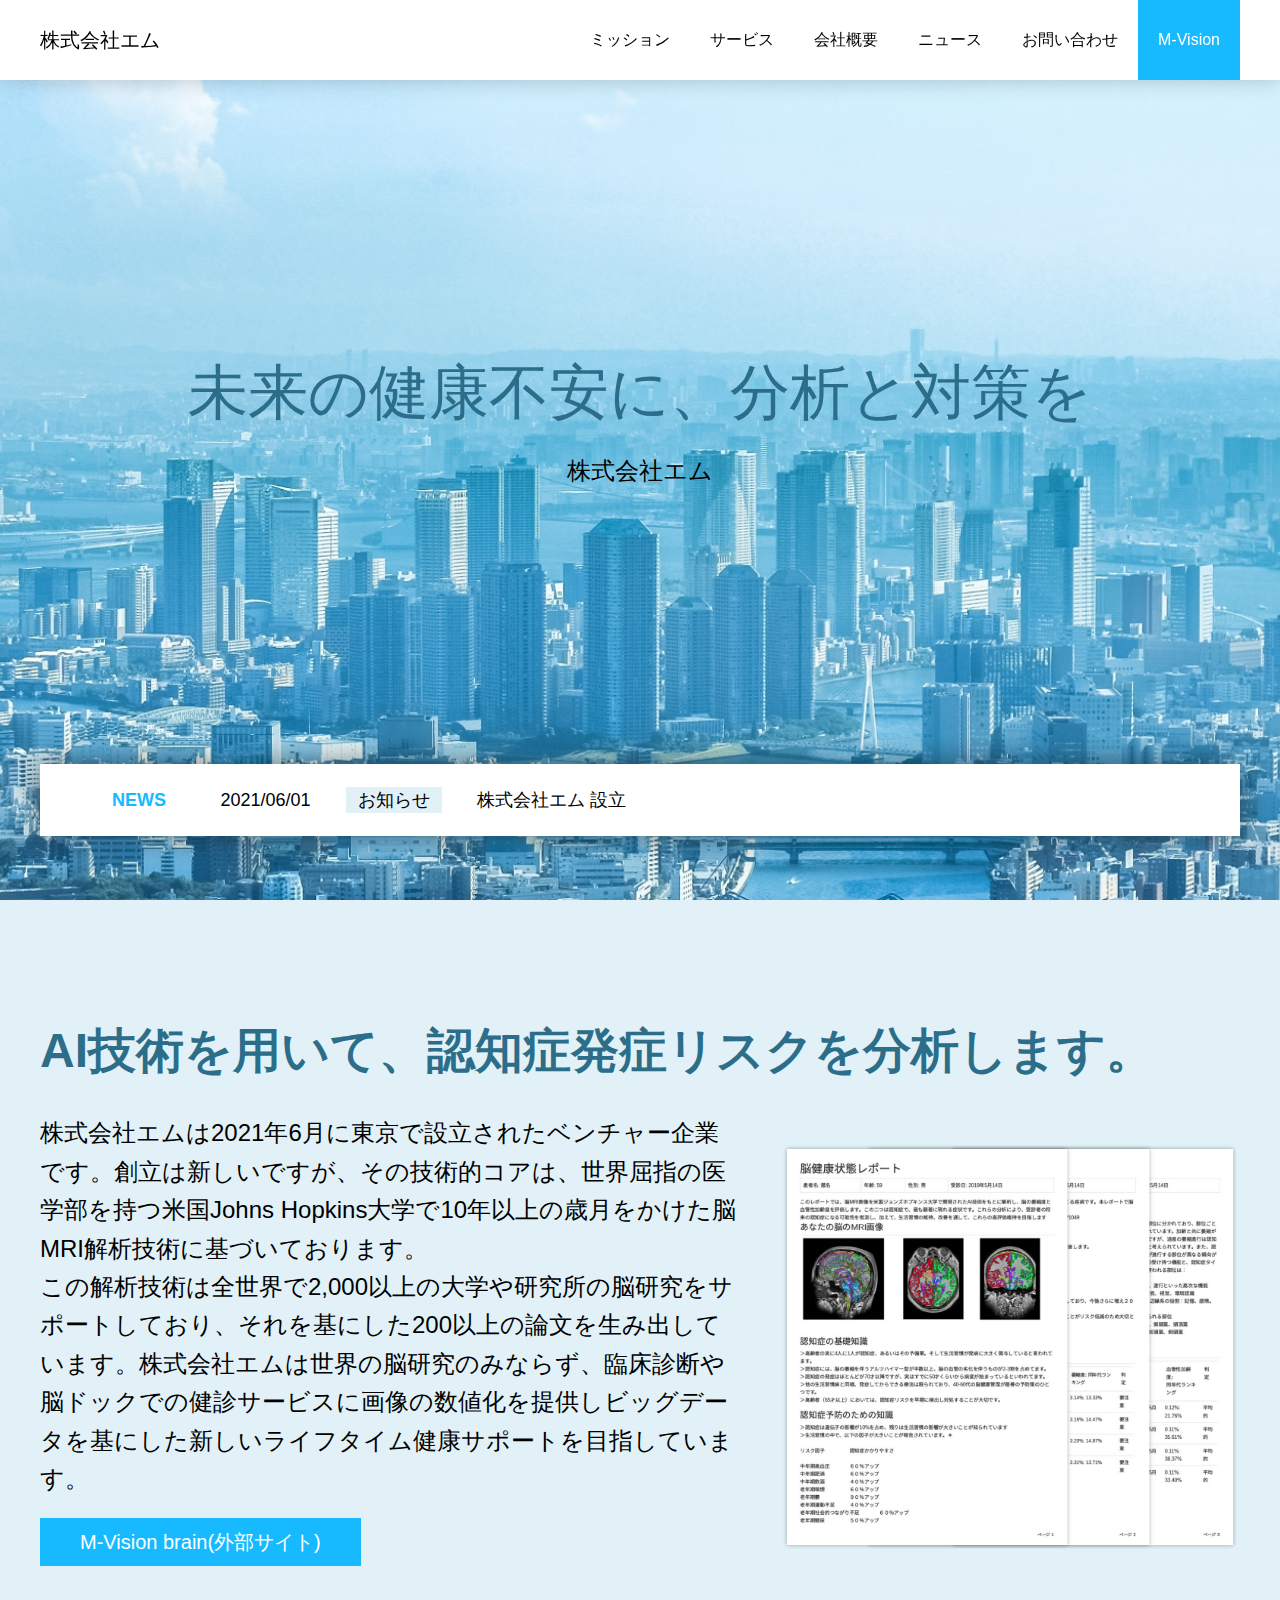
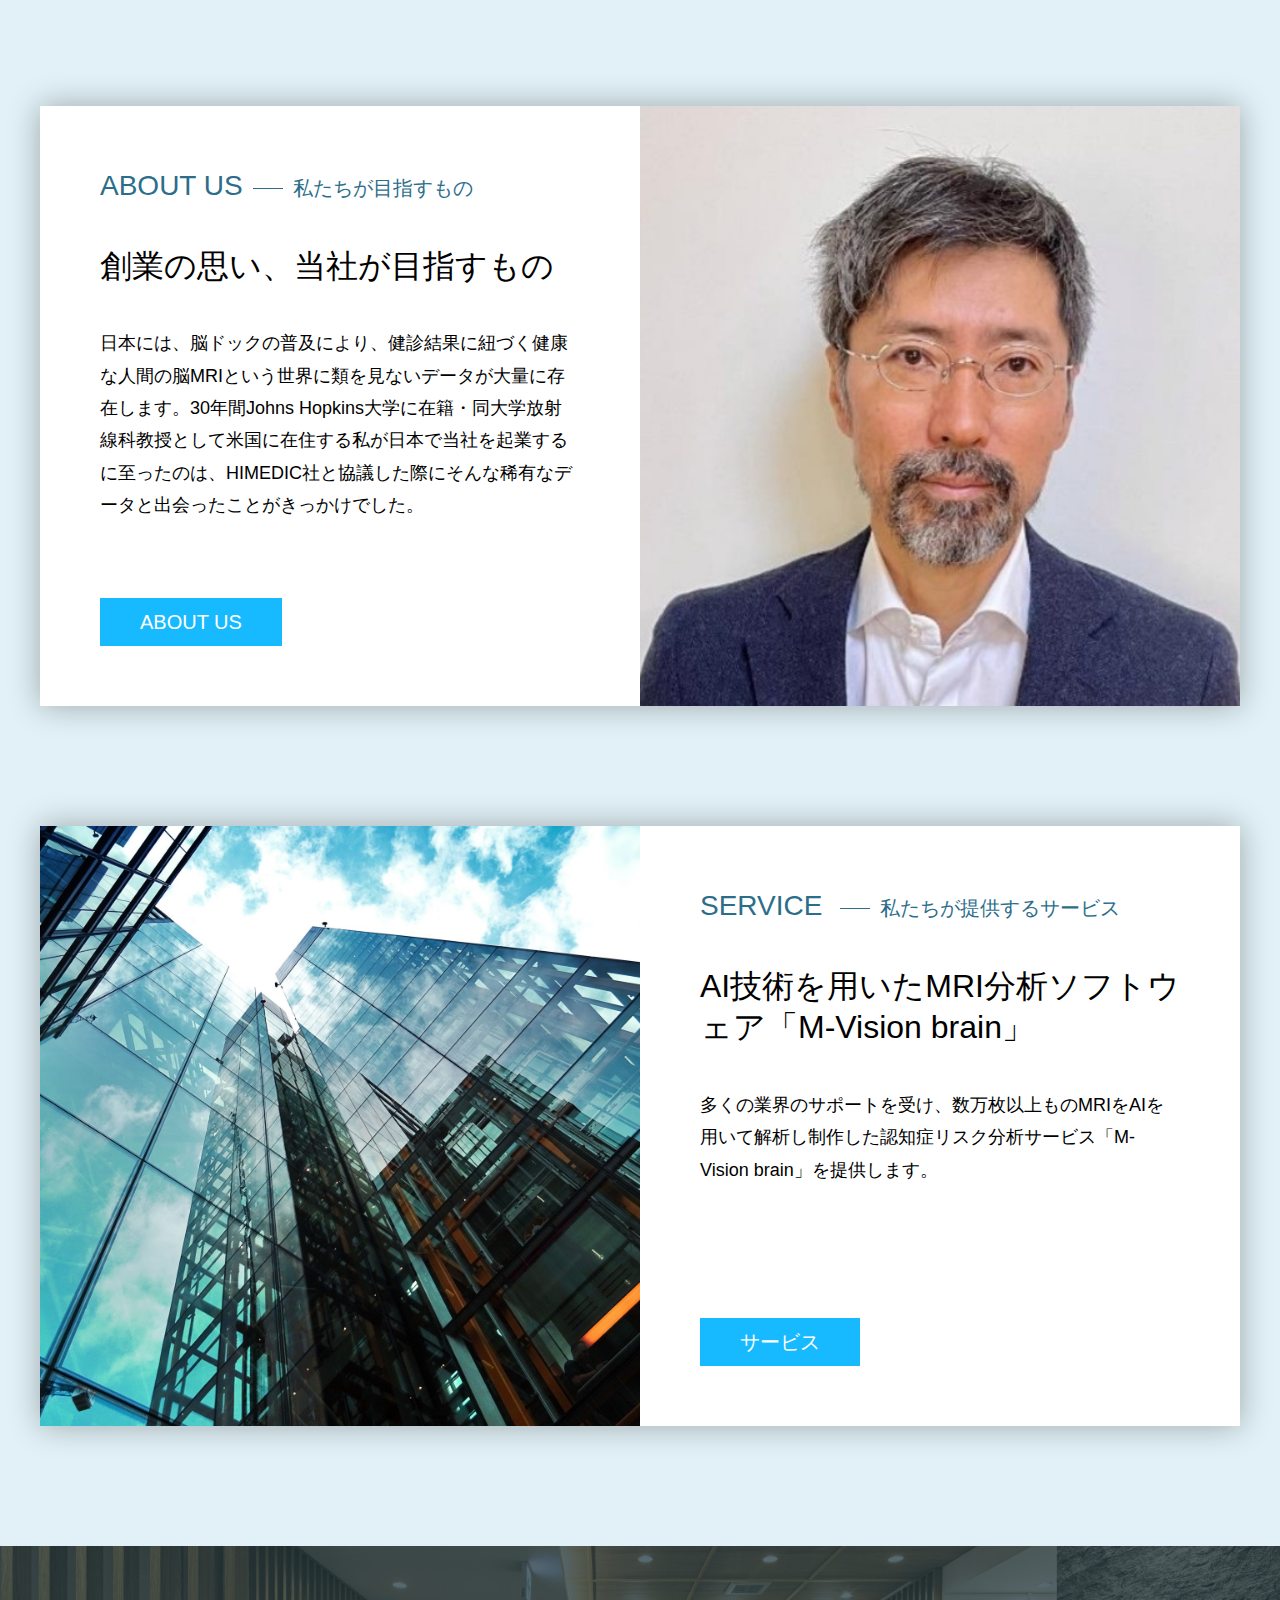
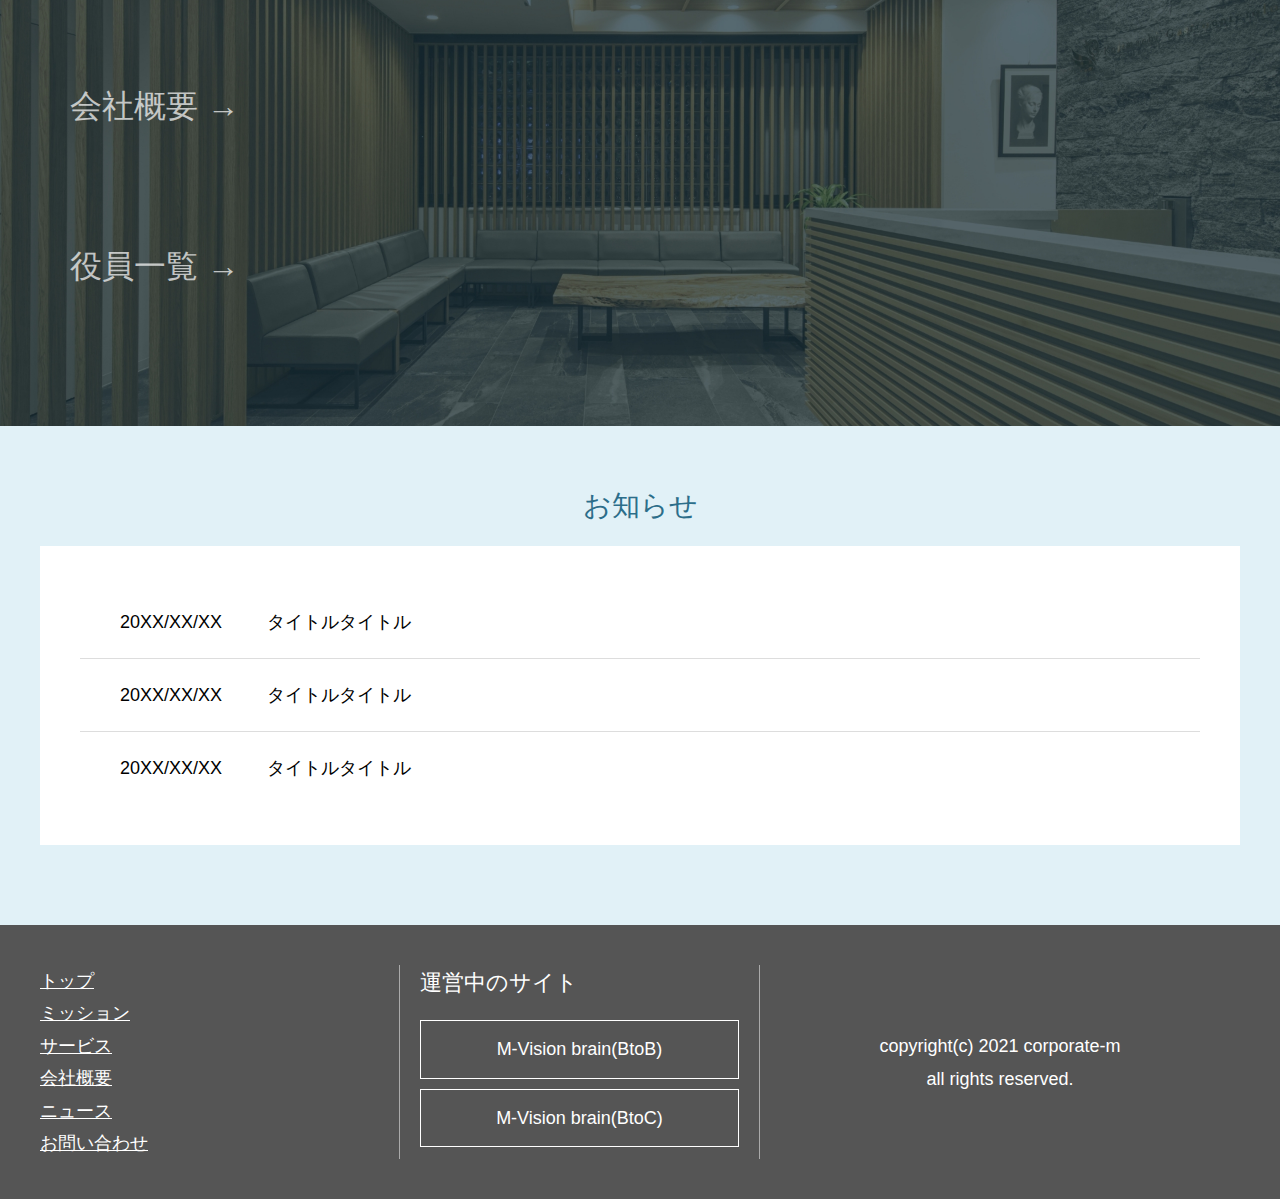
==== Msite ver2/index.html @ 6915952b "first check" ====
<!DOCTYPE html>
<html lang="ja">

<head>
    <meta charset="UTF-8">
    <title>TOP | 株式会社エム</title>


    <!--- meta data --->
    <meta name="viewport" content="width=device-width,initial-scale=1">
    <meta name="keywords" content=",,">
    <meta name="description" content="">
    <meta name="author" content="">

    <!--- stylesheet --->
    <link rel="stylesheet" type="text/css" href="reset.css" media="screen">
    <link rel="stylesheet" type="text/css" href="style.css" media="screen">
    <!--- javascript --->

    <!--- idea
        Lazy Loadなど、動作を軽くする方法
        SEO対策
        を後で実装すること。
    --->


</head>
<body>

    <header class="header">
        <div class="header__wrapper">
            <div class="header--left">
                <h1><a href="index.html">株式会社エム</a></h1>
            </div>

            <div class="hamburger-menu">
                <input type="checkbox" id="checkbox-hamburger">
                <label for="checkbox-hamburger" class="hamburger"><span></span></label>
            </div>

            <nav class="header-nav">
                <ul class="header-nav__list">
                    <li><a href="mission.html">ミッション</a></li>
                    <li><a href="service.html">サービス</a></li>
                    <li><a href="company.html">会社概要</a></li>
                    <li><a href="news.html">ニュース</a></li>
                    <li><a href="contact.html">お問い合わせ</a></li>
                </ul>
                <a href="" class="header-nav__MtoB">M-Vision</a>
            </nav>
        </div>
    </header>

    <main class="main">
        <div class="area-top--lg">
            <div class="area-top__wrapper">
                <div class="area-top__title">
                    <div>
                        <h2>未来の健康不安に、<br class="br__sp">分析と対策を</h2>
                        <p>株式会社エム</p>
                    </div>
                </div>
                <div class="top-news">
                    <span class="top-news__head">NEWS</span>
                    <a href="" class="top-news__info">
                        <span class="top-news__date">2021/06/01</span>
                        <span class="top-news__category">お知らせ</span>
                        <span class="top-news__title">株式会社エム 設立</span>
                    </a>
                </div>
            </div>
        </div>
        <div class="area-about">
            <div class="area-about__wrapper">
                <h2 class="area-about__title">
                        AI技術を用いて、認知症発症リスクを分析します。
                </h2>
                <div class="area-about__2col">
                    <div class="area-about__2col--left">
                        <p>株式会社エムは2021年6月に東京で設立されたベンチャー企業です。創立は新しいですが、その技術的コアは、世界屈指の医学部を持つ米国Johns Hopkins大学で10年以上の歳月をかけた脳MRI解析技術に基づいております。<br>この解析技術は全世界で2,000以上の大学や研究所の脳研究をサポートしており、それを基にした200以上の論文を生み出しています。株式会社エムは世界の脳研究のみならず、臨床診断や脳ドックでの健診サービスに画像の数値化を提供しビッグデータを基にした新しいライフタイム健康サポートを目指しています。<!--弊社創立者の一人である森進教授主導の下、米国Johns Hopkins大学で開発されたAI技術をもとに認知症リスクとなる脳健康状態の測定を可能にしました。M-Visionは本技術とHIMEDIC社で蓄積された4万例以上のビッグデータを使い、脳健康状態の解釈を行っています。--></p>
                        <a href="" class="btn" target="_blank">M-Vision brain(外部サイト)</a>
                    </div>
                    <div class="area-about__2col--right">
                        <img src="img/report-set.png" alt="">
                    </div>
                </div>
            </div>
        </div>
        <div class="area-panel">
            <div class="area-panel__wrapper">
                <div class="area-panel__textarea">
                    <h3>ABOUT US<span>私たちが目指すもの</span></h3>
                    <h2>創業の思い、当社が目指すもの</h2>
                    <p>日本には、脳ドックの普及により、健診結果に紐づく健康な人間の脳MRIという世界に類を見ないデータが大量に存在します。30年間Johns Hopkins大学に在籍・同大学放射線科教授として米国に在住する私が日本で当社を起業するに至ったのは、HIMEDIC社と協議した際にそんな稀有なデータと出会ったことがきっかけでした。</p>
                    <a href="mission.html" class="btn">ABOUT US</a>
                </div>
                <div class="area-panel__imgarea--aboutus">
                </div>
            </div>
        </div>
        <div class="area-panel">
            <div class="area-panel__wrapper area-panel__wrapper--service">
                <div class="area-panel__imgarea--service">
                </div>
                <div class="area-panel__textarea">
                    <h3>SERVICE <span>私たちが提供するサービス</span></h3>
                    <h2>AI技術を用いたMRI分析ソフトウェア「M-Vision brain」</h2>
                    <p>多くの業界のサポートを受け、数万枚以上ものMRIをAIを用いて解析し制作した認知症リスク分析サービス「M-Vision brain」を提供します。</p>
                    <a href="" class="btn">サービス</a>
                </div>
            </div>
        </div>
        <div class="area-company">
            <div class="area-company__wrapper">
                <a href="company.html">会社概要 →</a>
                <a href="company.html">役員一覧 →</a>
            </div>
        </div>
        <div class="area-news">
            <div class="area-news__wrapper">
                <h3 class="area-news__title">お知らせ</h3>
                <ul class="area-news__list">
                    <li class="area-news__list-item">
                        <a href="">
                            <span class="item-date">20XX/XX/XX</span>
                            <span class="item-title">タイトルタイトル</span>
                        </a>
                    </li>
                    <li class="area-news__list-item">
                        <a href="">
                            <span class="item-date">20XX/XX/XX</span>
                            <span class="item-title">タイトルタイトル</span>
                        </a>
                    </li>
                    <li class="area-news__list-item">
                        <a href="">
                            <span class="item-date">20XX/XX/XX</span>
                            <span class="item-title">タイトルタイトル</span>
                        </a>
                    </li>
                </ul>

            </div>
        </div>
    </main>

<footer class="footer">
    <div class="footer__wrapper">
        <nav class="footer__nav">
            <ul>
                <li><a href="">トップ</a></li>
                <li><a href="">ミッション</a></li>
                <li><a href="">サービス</a></li>
                <li><a href="">会社概要</a></li>
                <li><a href="">ニュース</a></li>
                <li><a href="">お問い合わせ</a></li>
            </ul>
        </nav>
        <div class="footer__linkarea">
            <h4>運営中のサイト</h4>
            <a href="">M-Vision brain(BtoB)</a>
            <a href="">M-Vision brain(BtoC)</a>
        </div>
        <div class="footer__copyright">
            <div>
                <p>copyright(c) 2021 corporate-m<br>all rights reserved.</p>
            </div>
        </div>
    </div>
</footer>




<script src="https://ajax.googleapis.com/ajax/libs/jquery/3.2.1/jquery.min.js"></script>
<script src="script.js"></script>
</body>

</html>
---- Msite ver2/style.css ----
/*
Theme Name: MtoC theme for corp.M
Author: Kazuki Ito
Version: 1.0
*/
:root {
  --main-color: #17BAFF;
  --title-color: #2C6E8A;
  --base-color: #E1F1F7;
  --accent-color: #ff9200;
}

*[class*="wrapper"] {
  margin: 0 auto;
}

@media screen and (min-width: 1201px) {
  *[class*="wrapper"] {
    width: 1200px;
  }
}

@media screen and (min-width: 961px) and (max-width: 1200) {
  *[class*="wrapper"] {
    width: 960px;
  }
}

@media screen and (max-width: 960px) {
  *[class*="wrapper"] {
    width: auto;
    margin: 0 20px !important;
  }
}

html,
body {
  width: 100%;
  height: 100%;
}

html {
  font-size: 62.5%;
}

body {
  font-family: "Hiragino Kaku Gothic ProN", "Hiragino Sans", 'Yu Gothic', 'YuGothic', Meiryo, sans-serif;
  font-size: 1.6rem;
  line-height: 1.6em;
  font-weight: 400;
  background: var(--base-color);
}

a {
  text-decoration: underline;
  color: var(--main-color);
}

a:hover {
  text-decoration: none;
}

.btn {
  margin: 2.0rem 0;
  display: block;
  min-height: 48px;
  font-size: 2.0rem;
  line-height: 1.6em;
  padding: 8px 4.0rem;
  width: -webkit-fit-content;
  width: -moz-fit-content;
  width: fit-content;
  background: var(--main-color);
  color: #fff;
  text-align: center;
  text-decoration: none;
}

@media screen and (max-width: 960px) {
  .btn {
    width: 100%;
  }
}

p {
  font-size: 1.8rem;
  line-height: 1.8em;
}

p:not(:first-of-type) {
  margin-top: 2.0rem;
}

h2 {
  font-size: 3.2rem;
  line-height: 1.3em;
  font-weight: normal;
}

h3 {
  font-size: 2.8rem;
  line-height: 1.4em;
  color: var(--title-color);
  font-weight: normal;
  font-family: "Century Gothic", "Hiragino Kaku Gothic ProN", "Hiragino Sans", 'Yu Gothic', 'YuGothic', Meiryo, sans-serif;
}

h4 {
  font-size: 2.4rem;
  line-height: 1.6em;
  font-weight: normal;
}

.br__sp {
  display: none;
}

@media screen and (max-width: 960px) {
  .br__sp {
    display: inline;
  }
}

/*---------- header ----------*/
.header {
  display: block;
  position: fixed;
  top: 0;
  left: 0;
  right: 0;
  height: 80px;
  background: #fff;
  -webkit-box-shadow: 0 0 20px rgba(0, 0, 0, 0.2);
          box-shadow: 0 0 20px rgba(0, 0, 0, 0.2);
  z-index: 10000;
}

.header * {
  display: block;
  margin: 0;
  padding: 0;
  height: 80px;
  line-height: 80px;
}

.header__wrapper {
  display: -webkit-box;
  display: -ms-flexbox;
  display: flex;
  -webkit-box-pack: justify;
      -ms-flex-pack: justify;
          justify-content: space-between;
  -webkit-box-align: center;
      -ms-flex-align: center;
          align-items: center;
  -ms-flex-wrap: wrap;
      flex-wrap: wrap;
  margin: 0 auto;
}

.header--left h1 {
  font-size: 2.0rem;
  font-weight: normal;
}

.header--left h1 a {
  text-decoration: none;
  color: #000;
}

.header--left h1 a:hover {
  text-decoration: underline;
}

.header-nav {
  display: -webkit-box;
  display: -ms-flexbox;
  display: flex;
  -webkit-box-pack: right;
      -ms-flex-pack: right;
          justify-content: right;
  -webkit-box-align: center;
      -ms-flex-align: center;
          align-items: center;
}

.header-nav__list {
  list-style-type: none;
  display: -webkit-box;
  display: -ms-flexbox;
  display: flex;
  -webkit-box-pack: right;
      -ms-flex-pack: right;
          justify-content: right;
  -webkit-box-align: center;
      -ms-flex-align: center;
          align-items: center;
}

.header-nav__list a {
  padding: 0 20px;
  text-decoration: none;
  color: #000;
}

.header-nav__list a:hover {
  background: #eee;
}

.header-nav__MtoB {
  padding: 0 20px;
  background: var(--main-color);
  color: #fff;
  text-decoration: none;
}

@media screen and (max-width: 960px) {
  .header-nav {
    display: none;
  }
  .header-nav.is_open {
    display: block;
    position: fixed;
    top: 80px;
    left: 0;
    width: 100vw;
    height: 100vh;
    z-index: 9000;
    background: #fff;
    padding: 40px 0;
  }
  .header-nav__list {
    display: block;
    height: auto;
  }
  .header-nav__list li, .header-nav__list a {
    display: block;
    text-align: center;
  }
  .header-nav__MtoB {
    text-align: center;
  }
}

.hamburger {
  display: none;
}

@media screen and (max-width: 960px) {
  .hamburger {
    display: -webkit-box;
    display: -ms-flexbox;
    display: flex;
    width: 60px;
    height: 60px;
    -webkit-box-pack: center;
        -ms-flex-pack: center;
            justify-content: center;
    -webkit-box-align: center;
        -ms-flex-align: center;
            align-items: center;
    position: relative;
  }
  .hamburger span, .hamburger span::before, .hamburger span::after {
    content: '';
    display: block;
    height: 2px;
    width: 30px;
    border-radius: 2px;
    background-color: #000;
    position: absolute;
    -webkit-transition: all 0.2s ease-in-out;
    transition: all 0.2s ease-in-out;
  }
  .hamburger span::before {
    bottom: 8px;
  }
  .hamburger span::after {
    top: 8px;
  }
}

#checkbox-hamburger {
  display: none;
}

@media screen and (max-width: 960px) {
  #checkbox-hamburger:checked ~ .hamburger span {
    background: rgba(255, 255, 255, 0);
  }
  #checkbox-hamburger:checked ~ .hamburger span::before {
    bottom: 0;
    -webkit-transform: rotate(45deg);
            transform: rotate(45deg);
  }
  #checkbox-hamburger:checked ~ .hamburger span::after {
    top: 0;
    -webkit-transform: rotate(-45deg);
            transform: rotate(-45deg);
  }
}

/*---------- main ----------*/
.main {
  min-height: 100vh;
  padding-top: 80px;
  display: block;
}

.area-top--lg {
  height: calc(100vh - 80px);
  background: url(img/top-large.jpg);
  background-size: cover;
  background-position: center center;
  background-repeat: no-repeat;
}

.area-top--lg .area-top__title {
  height: calc(100vh - 216px);
}

.area-top--sm {
  height: 400px;
  background: url(img/top-small.jpg);
  background-size: cover;
  background-position: center center;
  background-repeat: no-repeat;
}

.area-top--sm .area-top__title {
  height: 400px;
}

.area-top__title {
  display: -webkit-box;
  display: -ms-flexbox;
  display: flex;
  -ms-flex-pack: distribute;
      justify-content: space-around;
  -webkit-box-align: center;
      -ms-flex-align: center;
          align-items: center;
}

.area-top__title h2 {
  color: var(--title-color);
  text-align: center;
  font-size: 6.0rem;
  line-height: 1.3em;
}

.area-top__title p {
  margin-top: 2.0rem;
  text-align: center;
  font-size: 2.4rem;
  line-height: 1.6em;
}

.top-news {
  height: 72px;
  margin-bottom: 64px;
  padding: 0 72px;
  background: #fff;
  -webkit-box-shadow: 0 0 30px rgba(0, 0, 0, 0.5);
          box-shadow: 0 0 30px rgba(0, 0, 0, 0.5);
}

.top-news * {
  height: 72px;
  line-height: 72px;
  font-size: 1.8rem;
}

.top-news__head {
  color: var(--main-color);
  font-family: "Century Gothic", "Hiragino Kaku Gothic ProN", "Hiragino Sans", 'Yu Gothic', 'YuGothic', Meiryo, sans-serif;
  margin-right: 5.0rem;
  font-weight: bold;
}

.top-news__info {
  text-decoration: none;
  color: #000;
}

.top-news__info:hover {
  color: var(--title-color);
  text-decoration: underline;
}

.top-news__info > * {
  margin-right: 3.0rem;
}

.top-news__category {
  padding: 3px 12px;
  background: var(--base-color);
}

.area-about {
  padding-top: 120px;
}

.area-about__title {
  font-size: 4.8rem;
  line-height: 1.3em;
  color: var(--title-color);
  font-weight: bold;
}

.area-about__text {
  margin-top: 32px;
}

.area-about__2col {
  margin-top: 32px;
  display: -webkit-box;
  display: -ms-flexbox;
  display: flex;
  -webkit-box-pack: justify;
      -ms-flex-pack: justify;
          justify-content: space-between;
  -webkit-box-align: center;
      -ms-flex-align: center;
          align-items: center;
  -ms-flex-wrap: wrap;
      flex-wrap: wrap;
}

.area-about__2col--left {
  width: calc(60% - 20px);
}

.area-about__2col--left p {
  font-size: 2.4rem;
  line-height: 1.6em;
}

.area-about__2col--right {
  width: calc(40% - 20px);
}

.area-about__2col--right img {
  width: 100%;
  height: auto;
}

@media screen and (max-width: 960px) {
  .area-about__2col {
    display: block;
  }
  .area-about__2col--left, .area-about__2col--right {
    display: block;
    width: 100%;
  }
}

.area-panel {
  margin-top: 120px;
}

.area-panel__wrapper {
  background: #fff;
  display: -webkit-box;
  display: -ms-flexbox;
  display: flex;
  -webkit-box-align: stretch;
      -ms-flex-align: stretch;
          align-items: stretch;
  height: 600px;
  -webkit-box-shadow: 0 0 30px rgba(0, 0, 0, 0.3);
          box-shadow: 0 0 30px rgba(0, 0, 0, 0.3);
}

.area-panel__textarea {
  width: 50%;
  height: 600px;
  padding: 60px;
  position: relative;
}

.area-panel__textarea h3 span {
  display: inline-block;
  font-size: 2.0rem;
  line-height: 1.6em;
  padding-left: 5.0rem;
  position: relative;
}

.area-panel__textarea h3 span::before {
  content: "";
  display: inline-block;
  position: absolute;
  left: 1rem;
  top: 50%;
  width: 3.0rem;
  height: 1px;
  background: var(--title-color);
}

.area-panel__textarea h2 {
  margin-top: 40px;
}

.area-panel__textarea p {
  margin-top: 40px;
}

.area-panel__textarea .btn {
  position: absolute;
  bottom: 60px;
  left: 60px;
  margin: 0;
}

.area-panel__imgarea--aboutus {
  width: 50%;
  height: 600px;
  background: url("img/susumu_mori_square.jpg");
  background-size: cover;
  background-position: center center;
}

.area-panel__imgarea--service {
  width: 50%;
  height: 600px;
  background: url("img/company.jpg");
  background-size: cover;
  background-position: center center;
}

@media screen and (max-width: 960px) {
  .area-panel__wrapper {
    display: block;
    height: auto;
    -webkit-box-shadow: 0 0 30px rgba(0, 0, 0, 0.3);
            box-shadow: 0 0 30px rgba(0, 0, 0, 0.3);
    padding-bottom: 1px;
  }
  .area-panel__wrapper.area-panel__wrapper--service {
    display: -webkit-box;
    display: -ms-flexbox;
    display: flex;
    -ms-flex-wrap: wrap;
        flex-wrap: wrap;
  }
  .area-panel__wrapper.area-panel__wrapper--service .area-panel__textarea {
    -webkit-box-ordinal-group: 2;
        -ms-flex-order: 1;
            order: 1;
  }
  .area-panel__wrapper.area-panel__wrapper--service .area-panel__imgarea--service {
    -webkit-box-ordinal-group: 3;
        -ms-flex-order: 2;
            order: 2;
  }
  .area-panel__textarea {
    width: 100%;
    height: auto;
    padding: 60px;
    position: relative;
  }
  .area-panel__textarea h3 span {
    display: inline-block;
    font-size: 2.0rem;
    line-height: 1.6em;
    padding-left: 5.0rem;
    position: relative;
  }
  .area-panel__textarea h3 span::before {
    content: "";
    display: inline-block;
    position: absolute;
    left: 1rem;
    top: 50%;
    width: 3.0rem;
    height: 1px;
    background: var(--title-color);
  }
  .area-panel__textarea h2 {
    margin-top: 40px;
  }
  .area-panel__textarea p {
    margin-top: 40px;
  }
  .area-panel__textarea .btn {
    position: static;
    margin: 0;
    margin-top: 2.0rem;
  }
  .area-panel__imgarea--aboutus {
    width: calc(100% - 120px);
    background: url("img/susumu_mori_square.jpg");
    background-size: cover;
    background-position: center center;
    margin: 0 60px 40px 60px;
    height: auto;
  }
  .area-panel__imgarea--aboutus::before {
    display: block;
    content: "";
    width: 100%;
    padding-top: 75%;
  }
  .area-panel__imgarea--service {
    width: calc(100% - 120px);
    background: url("img/company.jpg");
    background-size: cover;
    background-position: center center;
    margin: 0 60px 40px 60px;
    height: auto;
  }
  .area-panel__imgarea--service::before {
    display: block;
    content: "";
    width: 100%;
    padding-top: 75%;
  }
}

.area-company {
  margin-top: 120px;
  height: 480px;
  background: url(img/aboutus.jpg);
  background-size: cover;
  background-position: center center;
  padding: 80px 0;
}

.area-company a {
  -webkit-transition: .3s ease-in-out;
  transition: .3s ease-in-out;
  opacity: .7;
  display: block;
  height: 160px;
  line-height: 160px;
  font-size: 3.2rem;
  color: #fff;
  text-decoration: none;
  background: transparent;
  padding: 0 30px;
}

.area-company a:hover {
  opacity: 1;
  background: rgba(255, 255, 255, 0.1);
}

.area-news {
  margin-top: 60px;
}

.area-news__title {
  text-align: center;
}

.area-news__list {
  margin-top: 20px;
  display: block;
  list-style-type: none;
  background: #fff;
  padding: 40px;
}

.area-news__list-item {
  display: block;
  border-bottom: 1px solid #ddd;
}

.area-news__list-item:last-of-type {
  border-bottom: none;
}

.area-news__list-item a {
  display: block;
  font-size: 1.8rem;
  line-height: 1.8em;
  padding: 20px 40px;
  color: #000;
  text-decoration: none;
}

.area-news__list-item .item-date {
  padding-right: 40px;
}

.footer {
  margin-top: 80px;
  background: #555;
  color: #fff;
  padding: 40px 0;
}

.footer__wrapper {
  display: -webkit-box;
  display: -ms-flexbox;
  display: flex;
  -webkit-box-align: stretch;
      -ms-flex-align: stretch;
          align-items: stretch;
}

.footer__nav {
  width: 30%;
  border-right: 1px solid #aaa;
  padding-right: 20px;
}

.footer__nav ul {
  list-style-type: none;
}

.footer__nav ul li {
  font-size: 1.8rem;
  line-height: 1.8em;
}

.footer__nav ul li a {
  color: #fff;
}

.footer__linkarea {
  padding: 0 20px;
  width: 30%;
  border-right: 1px solid #aaa;
}

.footer__linkarea h4 {
  margin-bottom: 20px;
  font-size: 2.2rem;
  line-height: 1.6em;
  font-weight: normal;
}

.footer__linkarea a {
  margin-top: 10px;
  display: block;
  border: 1px #fff solid;
  color: #fff;
  text-align: center;
  font-size: 1.8rem;
  line-height: 1.8em;
  padding: 12px 0;
  text-decoration: none;
}

.footer__copyright {
  width: 40%;
  position: relative;
  padding-left: 20px;
}

.footer__copyright div {
  width: 100%;
  position: absolute;
  top: 50%;
  left: 50%;
  -webkit-transform: translate(-50%, -50%);
          transform: translate(-50%, -50%);
}

.footer__copyright div p {
  text-align: center;
}

@media screen and (max-width: 960px) {
  .footer {
    margin-top: 80px;
    background: #555;
    color: #fff;
    padding: 20px 0;
  }
  .footer__wrapper {
    display: block;
  }
  .footer__nav {
    width: 100%;
    border-bottom: 1px solid #aaa;
    border-right: none;
    padding: 20px 0;
  }
  .footer__nav ul {
    list-style-type: none;
  }
  .footer__nav ul li {
    display: inline;
    padding: 6px 10px 6px 0;
    font-size: 1.8rem;
    line-height: 1.8em;
  }
  .footer__nav ul li a {
    color: #fff;
  }
  .footer__linkarea {
    padding: 20px 0;
    width: 100%;
    border-bottom: 1px solid #aaa;
    border-right: none;
  }
  .footer__linkarea h4 {
    margin-bottom: 20px;
    font-size: 2.2rem;
    line-height: 1.6em;
    font-weight: normal;
    text-align: center;
  }
  .footer__linkarea a {
    margin-top: 10px;
    display: block;
    border: 1px #fff solid;
    color: #fff;
    text-align: center;
    font-size: 1.8rem;
    line-height: 1.8em;
    min-height: 48px;
    padding: 15px 0;
    text-decoration: none;
  }
  .footer__copyright {
    width: 100%;
    position: static;
    padding: 20px 0 0 0;
  }
  .footer__copyright div {
    position: static;
    width: 100%;
    -webkit-transform: none;
            transform: none;
  }
  .footer__copyright div p {
    text-align: center;
  }
}

.article img {
  width: 100%;
  height: auto;
}

.article .center {
  text-align: center;
}

.article__title--big {
  margin-top: 20px;
}

.article__menu {
  margin-top: 60px;
  list-style-type: none;
  display: block;
  padding: 30px 60px;
  background: #fff;
  -webkit-box-shadow: 0 0 20px rgba(0, 0, 0, 0.2);
          box-shadow: 0 0 20px rgba(0, 0, 0, 0.2);
}

.article__menu li {
  display: block;
  border-bottom: 1px solid #eee;
}

.article__menu li:last-of-type {
  border-bottom: none;
}

.article__menu li a {
  display: block;
  line-height: 1.8rem;
  font-size: 1.8rem;
  padding: 12px 0;
  color: var(--title-color);
  text-decoration: none;
}

.article__menu li a:hover {
  background: rgba(0, 0, 0, 0.1);
  text-decoration: none;
  color: var(--main-color);
}

.article__title {
  color: var(--title-color);
  margin-bottom: 40px;
  border-bottom: 1px solid var(--title-color);
  text-align: center;
  line-height: 1.6em;
}

.article__title--large {
  color: var(--title-color);
  margin-bottom: 40px;
  text-align: center;
  font-size: 3.6rem;
  line-height: 1.3em;
}

.article__subtitle {
  margin-bottom: 1.6rem;
  text-align: center;
}

.article__block {
  margin-top: 60px;
  padding: 40px 60px;
}

.article__block--white {
  margin-top: 60px;
  padding: 40px 60px;
  background: #fff;
}

.article__paragraph {
  margin-bottom: 60px;
}

.article__paragraph:last-of-type {
  margin-bottom: 0;
}

.article__2col {
  margin: 40px 0;
  display: -webkit-box;
  display: -ms-flexbox;
  display: flex;
  -webkit-box-pack: justify;
      -ms-flex-pack: justify;
          justify-content: space-between;
  -webkit-box-align: start;
      -ms-flex-align: start;
          align-items: flex-start;
  -ms-flex-wrap: wrap;
      flex-wrap: wrap;
}

.article__2col > div {
  width: calc(50% - 16px);
}

.article__2col.article__2col--stretch {
  -webkit-box-align: center;
      -ms-flex-align: center;
          align-items: center;
}

@media screen and (max-width: 960px) {
  .article__2col {
    margin: 40px 0;
    display: -webkit-box;
    display: -ms-flexbox;
    display: flex;
    -ms-flex-wrap: wrap;
        flex-wrap: wrap;
  }
  .article__2col > div {
    width: 100%;
  }
  .article__2col.article__2col--stretch {
    -webkit-box-align: center;
        -ms-flex-align: center;
            align-items: center;
  }
  .article__2col .article-2col__img {
    -webkit-box-ordinal-group: 3;
        -ms-flex-order: 2;
            order: 2;
  }
}

/*---------- COMPANY ----------*/
.membercard {
  position: relative;
  background: #fff;
  -webkit-box-shadow: 0 0 16px rgba(0, 0, 0, 0.1);
          box-shadow: 0 0 16px rgba(0, 0, 0, 0.1);
}

[class*="article__block"] > .membercard {
  margin-top: 40px;
}

[class*="article__block"] > .membercard:first-child {
  margin-top: 0;
}

.membercard::before {
  display: block;
  content: "";
  padding-top: 50%;
  height: 0px;
  width: 100%;
}

.article__2col .membercard::before {
  padding-top: 60%;
}

.membercard > * {
  position: absolute;
}

.membercard__img {
  position: absolute;
  top: 0;
  bottom: 0;
  left: 0;
  width: 40%;
}

.membercard__img--mori {
  background: url("img/mori.jpg");
  background-position: center center;
  background-size: cover;
}

.membercard__img--sekino {
  background: url("img/sekino.jpg");
  background-position: center center;
  background-size: cover;
}

.membercard__history {
  position: absolute;
  top: 0;
  bottom: 0;
  right: 0;
  width: 60%;
  padding: 20px;
}

.membercard h3 span {
  display: inline-block;
  font-size: 2.0rem;
  line-height: 1.6em;
  padding-left: 5.0rem;
  position: relative;
}

.membercard h3 span::before {
  content: "";
  display: inline-block;
  position: absolute;
  left: 1rem;
  top: 50%;
  width: 3.0rem;
  height: 1px;
  background: var(--title-color);
}

.membercard__status {
  margin-top: 1rem;
  color: #777;
  font-size: 1.6rem;
  line-height: 1.6em;
}

.list-company {
  display: block;
}

.list-company * {
  display: block;
}

.list-company__dl {
  position: relative;
  padding: 20px 0;
  font-size: 1.8rem;
  line-height: 1.6em;
}

.list-company__dt {
  width: calc(30% - 15px);
  text-align: right;
  position: absolute;
  top: 50%;
  left: 0;
  -webkit-transform: translateY(-50%);
          transform: translateY(-50%);
}

.list-company__dd {
  width: calc(70% - 15px);
  margin-left: calc(30% + 15px);
}

.gmap {
  height: 0;
  margin-top: 20px;
  overflow: hidden;
  padding-bottom: 56.25%;
  position: relative;
}

.gmap iframe {
  position: absolute;
  left: 0;
  top: 0;
  height: 100%;
  width: 100%;
}

/*---------- NEWS ----------*/
.news-list {
  display: block;
  list-style-type: none;
  margin-top: 20px;
  font-size: 1.8rem;
  line-height: 1.6em;
}

.news-list *:not(span) {
  display: block;
}

.news-list__col {
  border-top: 1px solid #ddd;
}

.news-list__col:last-of-type {
  border-bottom: 1px solid #ddd;
}

.news-list__link {
  position: relative;
  color: #000;
  text-decoration: none;
  padding: 2.0rem 0;
}

.news-list__link:hover {
  background: #f6f6f6;
  color: var(--title-color);
}

.news-list__date {
  position: absolute;
  top: 50%;
  left: 0;
  -webkit-transform: translateY(-50%);
          transform: translateY(-50%);
  width: 15%;
  text-align: right;
}

.news-list__category {
  position: absolute;
  top: 50%;
  left: calc(15% + 2rem);
  -webkit-transform: translateY(-50%);
          transform: translateY(-50%);
  width: 15%;
  text-align: center;
}

.news-list__category span {
  background: var(--base-color);
  padding: 3px 12px;
}

.news-list__title {
  margin-left: calc(15% + 15% + 2rem * 2);
}

@media screen and (max-width: 960px) {
  .news-list__link {
    position: relative;
    padding: 2.0rem 0;
    display: -webkit-box !important;
    display: -ms-flexbox !important;
    display: flex !important;
    -ms-flex-wrap: wrap;
        flex-wrap: wrap;
    -webkit-box-pack: left;
        -ms-flex-pack: left;
            justify-content: left;
  }
  .news-list__date {
    position: relative;
    top: 0;
    left: 0;
    -webkit-transform: none;
            transform: none;
    width: -webkit-fit-content;
    width: -moz-fit-content;
    width: fit-content;
    text-align: left;
  }
  .news-list__category {
    position: relative;
    top: 0;
    left: 0;
    -webkit-transform: none;
            transform: none;
    width: -webkit-fit-content;
    width: -moz-fit-content;
    width: fit-content;
    text-align: left;
    margin-left: 2.0rem;
  }
  .news-list__category span {
    background: var(--base-color);
    padding: 3px 12px;
  }
  .news-list__title {
    margin-left: 0;
    margin-top: 1.6rem;
    width: 100%;
  }
}

.article__title.article__title--news {
  border-bottom: none;
}
/*# sourceMappingURL=style.css.map */
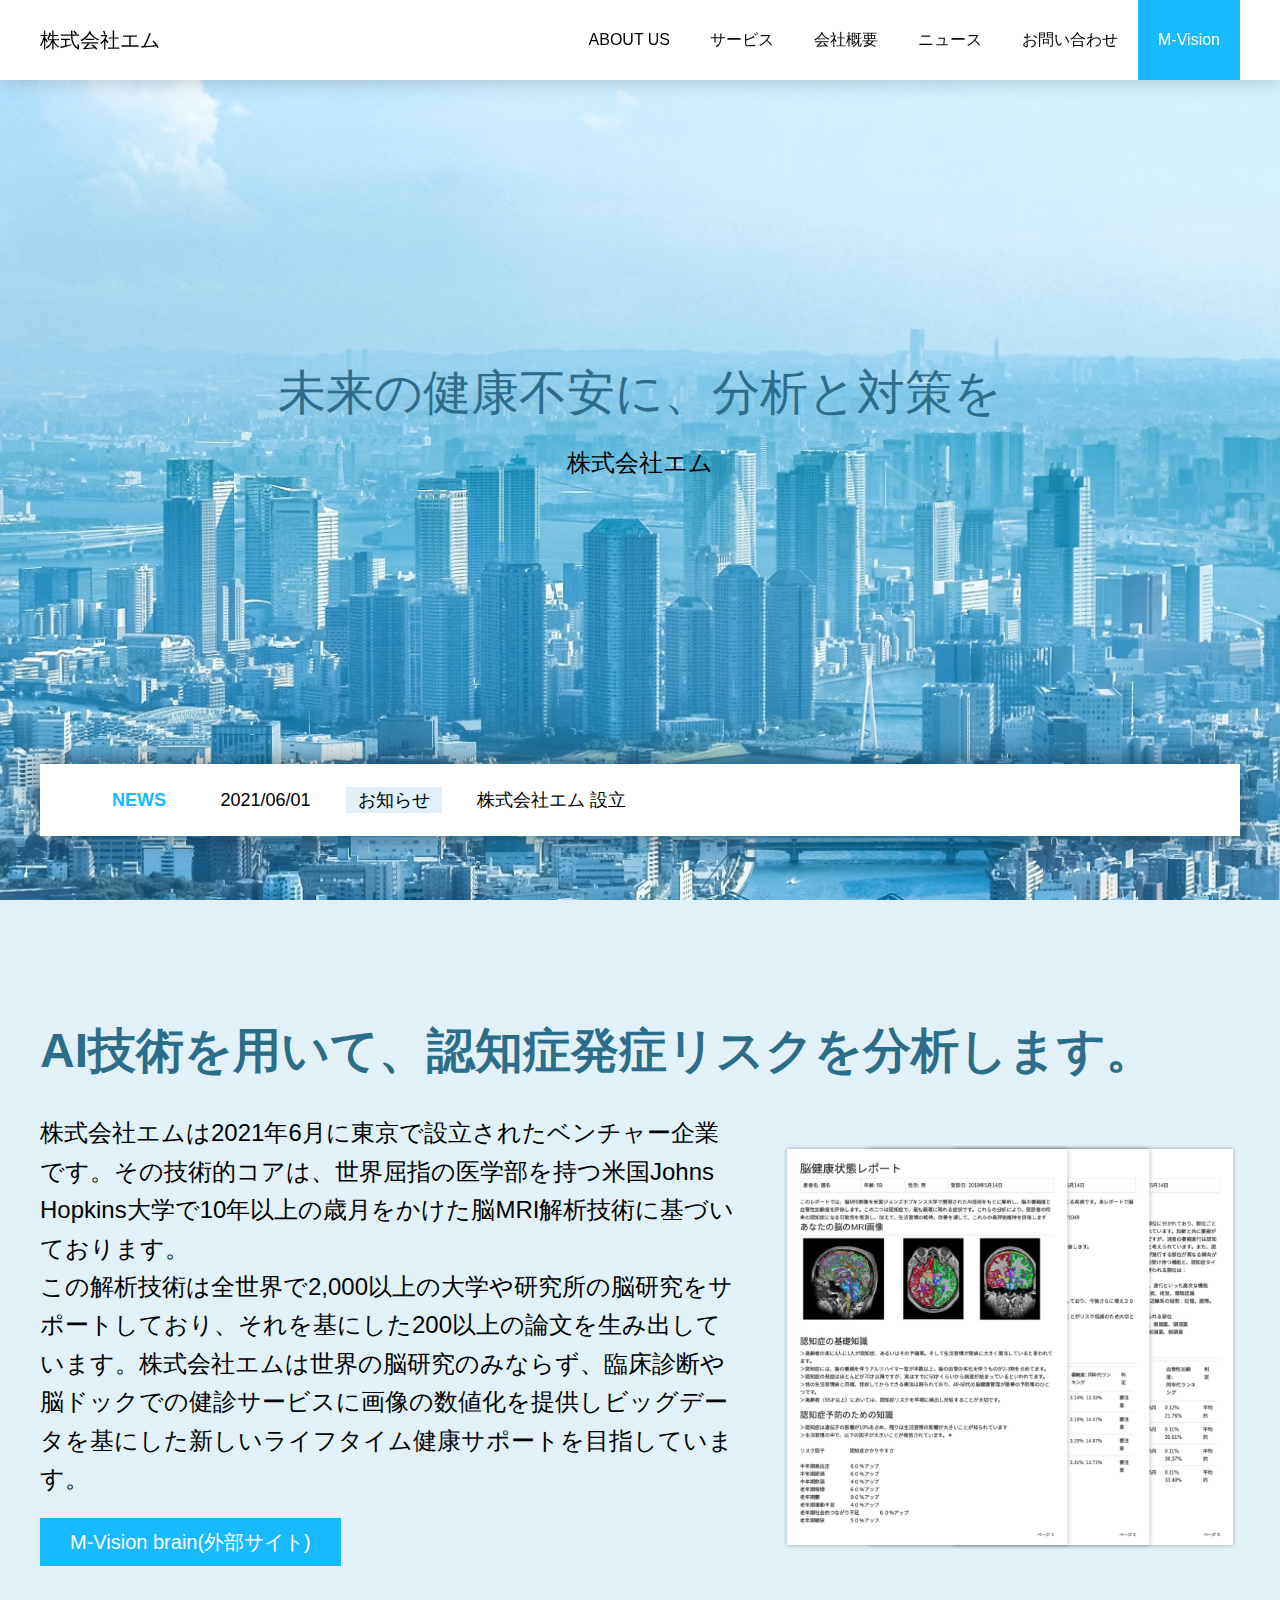
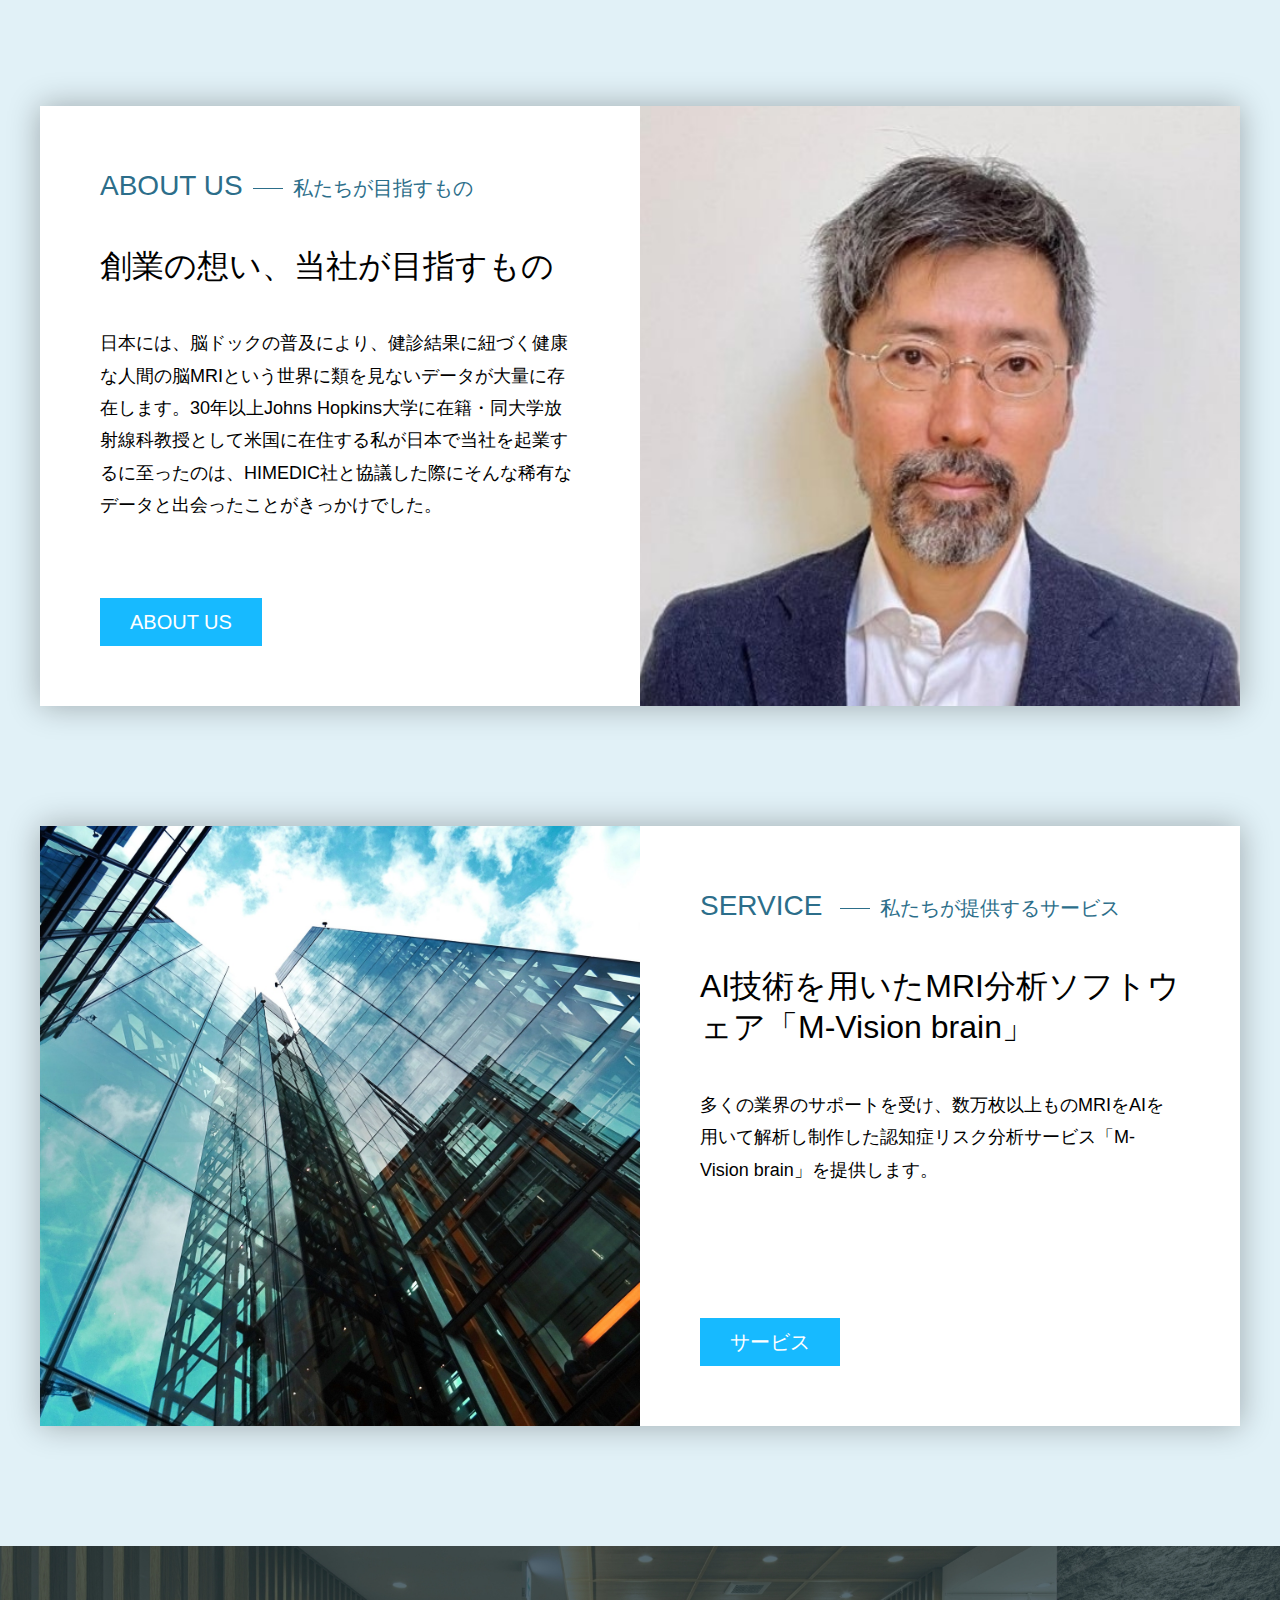
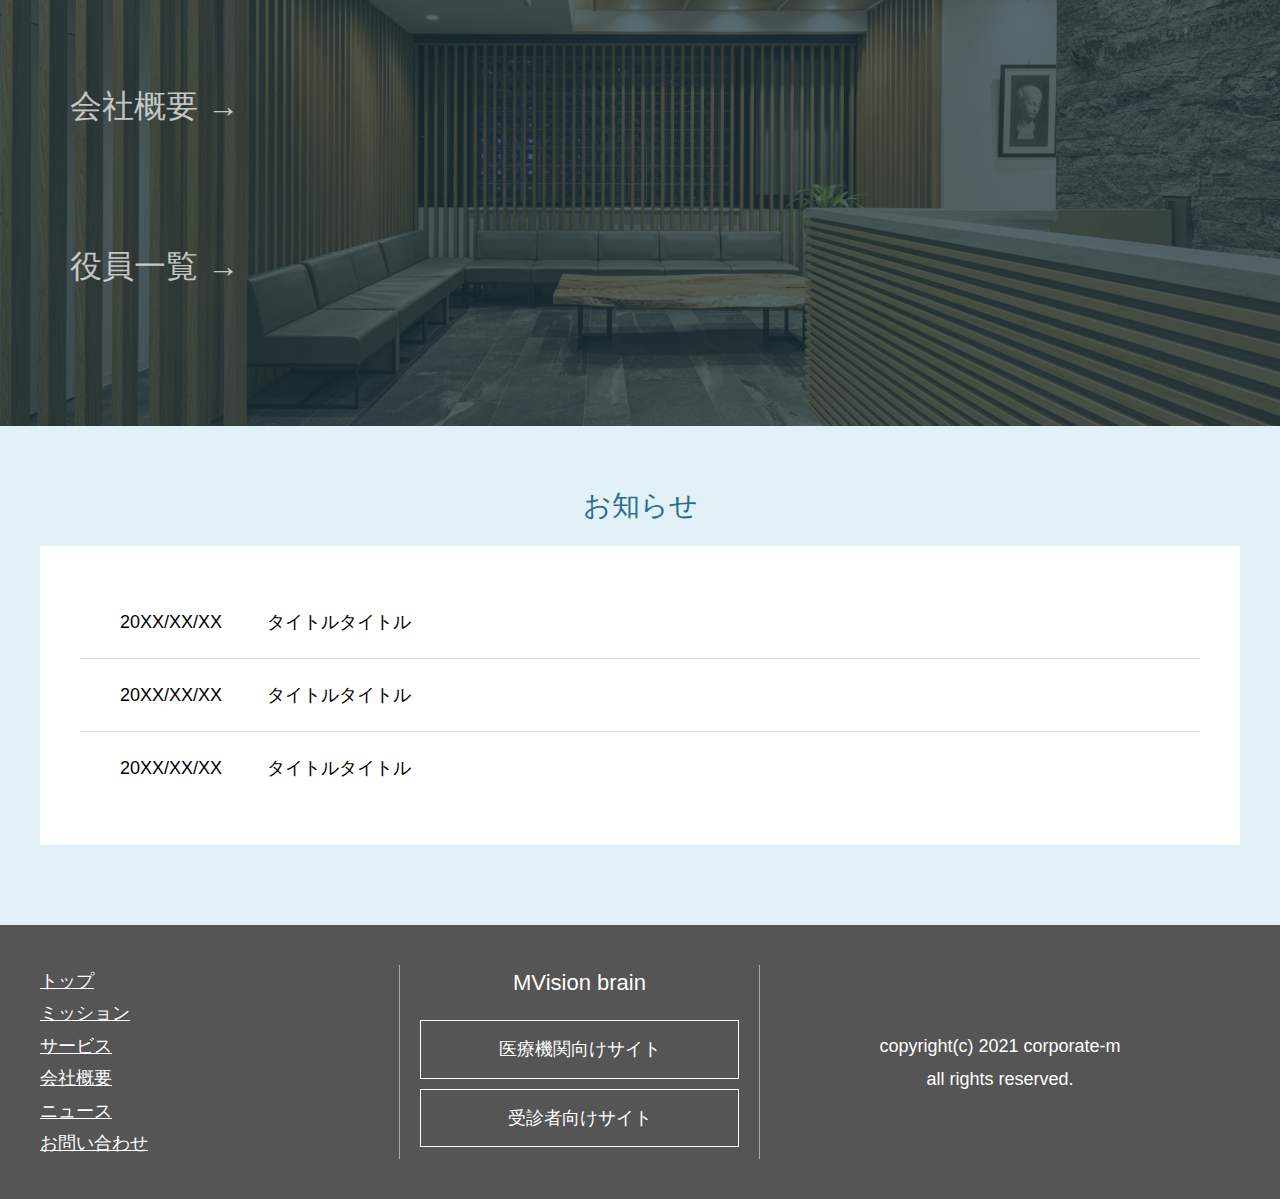
==== commit 00659b90: "ver1.0.1 some changes added" ====
--- a/Msite ver2/index.html
+++ b/Msite ver2/index.html
@@ -40,7 +40,7 @@
 
             <nav class="header-nav">
                 <ul class="header-nav__list">
-                    <li><a href="mission.html">ミッション</a></li>
+                    <li><a href="mission.html">ABOUT US</a></li>
                     <li><a href="service.html">サービス</a></li>
                     <li><a href="company.html">会社概要</a></li>
                     <li><a href="news.html">ニュース</a></li>
@@ -48,6 +48,11 @@
                 </ul>
                 <a href="" class="header-nav__MtoB">M-Vision</a>
             </nav>
+        </div>
+        <div class="scrolltop">
+            <div class="scrolltop__wrapper">
+                <div class="scrolltop__button"><span class="scrolltop__arrow">↑</span>一番上へ戻る</div>
+            </div>
         </div>
     </header>
 
@@ -77,7 +82,7 @@
                 </h2>
                 <div class="area-about__2col">
                     <div class="area-about__2col--left">
-                        <p>株式会社エムは2021年6月に東京で設立されたベンチャー企業です。創立は新しいですが、その技術的コアは、世界屈指の医学部を持つ米国Johns Hopkins大学で10年以上の歳月をかけた脳MRI解析技術に基づいております。<br>この解析技術は全世界で2,000以上の大学や研究所の脳研究をサポートしており、それを基にした200以上の論文を生み出しています。株式会社エムは世界の脳研究のみならず、臨床診断や脳ドックでの健診サービスに画像の数値化を提供しビッグデータを基にした新しいライフタイム健康サポートを目指しています。<!--弊社創立者の一人である森進教授主導の下、米国Johns Hopkins大学で開発されたAI技術をもとに認知症リスクとなる脳健康状態の測定を可能にしました。M-Visionは本技術とHIMEDIC社で蓄積された4万例以上のビッグデータを使い、脳健康状態の解釈を行っています。--></p>
+                        <p>株式会社エムは2021年6月に東京で設立されたベンチャー企業です。その技術的コアは、世界屈指の医学部を持つ米国Johns Hopkins大学で10年以上の歳月をかけた脳MRI解析技術に基づいております。<br>この解析技術は全世界で2,000以上の大学や研究所の脳研究をサポートしており、それを基にした200以上の論文を生み出しています。株式会社エムは世界の脳研究のみならず、臨床診断や脳ドックでの健診サービスに画像の数値化を提供しビッグデータを基にした新しいライフタイム健康サポートを目指しています。<!--弊社創立者の一人である森進教授主導の下、米国Johns Hopkins大学で開発されたAI技術をもとに認知症リスクとなる脳健康状態の測定を可能にしました。M-Visionは本技術とHIMEDIC社で蓄積された4万例以上のビッグデータを使い、脳健康状態の解釈を行っています。--></p>
                         <a href="" class="btn" target="_blank">M-Vision brain(外部サイト)</a>
                     </div>
                     <div class="area-about__2col--right">
@@ -90,8 +95,8 @@
             <div class="area-panel__wrapper">
                 <div class="area-panel__textarea">
                     <h3>ABOUT US<span>私たちが目指すもの</span></h3>
-                    <h2>創業の思い、当社が目指すもの</h2>
-                    <p>日本には、脳ドックの普及により、健診結果に紐づく健康な人間の脳MRIという世界に類を見ないデータが大量に存在します。30年間Johns Hopkins大学に在籍・同大学放射線科教授として米国に在住する私が日本で当社を起業するに至ったのは、HIMEDIC社と協議した際にそんな稀有なデータと出会ったことがきっかけでした。</p>
+                    <h2>創業の想い、当社が目指すもの</h2>
+                    <p>日本には、脳ドックの普及により、健診結果に紐づく健康な人間の脳MRIという世界に類を見ないデータが大量に存在します。30年以上Johns Hopkins大学に在籍・同大学放射線科教授として米国に在住する私が日本で当社を起業するに至ったのは、HIMEDIC社と協議した際にそんな稀有なデータと出会ったことがきっかけでした。</p>
                     <a href="mission.html" class="btn">ABOUT US</a>
                 </div>
                 <div class="area-panel__imgarea--aboutus">
@@ -157,9 +162,9 @@
             </ul>
         </nav>
         <div class="footer__linkarea">
-            <h4>運営中のサイト</h4>
-            <a href="">M-Vision brain(BtoB)</a>
-            <a href="">M-Vision brain(BtoC)</a>
+            <h4>MVision brain</h4>
+            <a href="">医療機関向けサイト</a>
+            <a href="">受診者向けサイト</a>
         </div>
         <div class="footer__copyright">
             <div>
--- a/Msite ver2/style.css
+++ b/Msite ver2/style.css
@@ -67,7 +67,7 @@
   min-height: 48px;
   font-size: 2.0rem;
   line-height: 1.6em;
-  padding: 8px 4.0rem;
+  padding: 8px 3.0rem;
   width: -webkit-fit-content;
   width: -moz-fit-content;
   width: fit-content;
@@ -120,6 +120,87 @@
 @media screen and (max-width: 960px) {
   .br__sp {
     display: inline;
+  }
+}
+
+.quote--split {
+  display: inline;
+  font-size: inherit;
+  line-height: inherit;
+  color: inherit;
+}
+
+.quote--split__sup {
+  font-size: 70%;
+  vertical-align: super;
+  color: #555;
+}
+
+.quote--split__text {
+  font-size: 90%;
+  line-height: 1.6em;
+  color: #555;
+}
+
+.quote--split__cite > a {
+  text-decoration: underline;
+  color: #555;
+}
+
+.quote--split__cite > a:hover {
+  text-decoration: none;
+  color: #777;
+}
+
+@media screen and (max-width: 960px) {
+  .btn {
+    margin: 2.0rem 0;
+    display: block;
+    min-height: 48px;
+    font-size: 1.6rem;
+    line-height: 1.6em;
+    padding: 16px 2.0rem;
+    width: -webkit-fit-content;
+    width: -moz-fit-content;
+    width: fit-content;
+    background: var(--main-color);
+    color: #fff;
+    text-align: center;
+    text-decoration: none;
+  }
+}
+
+@media screen and (max-width: 960px) and (max-width: 960px) {
+  .btn {
+    width: 100%;
+  }
+}
+
+@media screen and (max-width: 960px) {
+  p {
+    font-size: 1.6rem;
+    line-height: 1.6em;
+  }
+  p:not(:first-of-type) {
+    margin-top: 2.0rem;
+  }
+  h2 {
+    font-size: 2.4rem;
+    line-height: 1.3em;
+    font-weight: normal;
+  }
+  h3 {
+    font-size: 2.2rem;
+    line-height: 1.4em;
+    color: var(--title-color);
+    font-weight: normal;
+    font-family: "Century Gothic", "Hiragino Kaku Gothic ProN",+ "Hiragino Sans", 'Yu Gothic', 'YuGothic', Meiryo, sans-serif;
+  }
+  h4 {
+    font-size: 2.0rem;
+    line-height: 1.6em;
+    font-weight: normal;
   }
 }
 
@@ -302,6 +383,54 @@
   }
 }
 
+.scrolltop {
+  position: fixed;
+  display: none;
+  bottom: 80px;
+  left: 0;
+  right: 0;
+  height: 80px;
+  z-index: 9999;
+}
+
+.scrolltop__wrapper {
+  margin: 0 auto;
+}
+
+.scrolltop__button {
+  position: relative;
+  margin: 0 0 0 auto;
+  padding: 0 20px 0 80px;
+  width: -webkit-fit-content;
+  width: -moz-fit-content;
+  width: fit-content;
+  height: 80px;
+  border-radius: 40px;
+  line-height: 80px;
+  background: var(--title-color);
+  color: #fff;
+  font-size: 20px;
+  text-align: center;
+  -webkit-box-shadow: 0 0 30px rgba(0, 0, 0, 0.7);
+          box-shadow: 0 0 30px rgba(0, 0, 0, 0.7);
+  cursor: pointer;
+}
+
+.scrolltop__arrow {
+  position: absolute;
+  left: calc(40px - 52px / 2);
+  top: calc(40px - 52px / 2);
+  width: 52px;
+  height: 52px;
+  line-height: 52px;
+  border-radius: calc( 52px / 2);
+  font-size: 20px;
+  color: var(--title-color);
+  background: -webkit-gradient(linear, left bottom, left top, from(white), to(var(--base-color)));
+  background: linear-gradient(0deg, white, var(--base-color));
+  opacity: .8;
+}
+
 /*---------- main ----------*/
 .main {
   min-height: 100vh;
@@ -347,7 +476,7 @@
 .area-top__title h2 {
   color: var(--title-color);
   text-align: center;
-  font-size: 6.0rem;
+  font-size: 4.8rem;
   line-height: 1.3em;
 }
 
@@ -356,6 +485,37 @@
   text-align: center;
   font-size: 2.4rem;
   line-height: 1.6em;
+}
+
+@media screen and (max-width: 960px) {
+  .area-top--sm {
+    height: 400px;
+  }
+  .area-top--sm .area-top__title {
+    height: 400px;
+  }
+  .area-top__title {
+    display: -webkit-box;
+    display: -ms-flexbox;
+    display: flex;
+    -ms-flex-pack: distribute;
+        justify-content: space-around;
+    -webkit-box-align: center;
+        -ms-flex-align: center;
+            align-items: center;
+  }
+  .area-top__title h2 {
+    color: var(--title-color);
+    text-align: center;
+    font-size: 3.2rem;
+    line-height: 1.3em;
+  }
+  .area-top__title p {
+    margin-top: 2.0rem;
+    text-align: center;
+    font-size: 2.4rem;
+    line-height: 1.6em;
+  }
 }
 
 .top-news {
@@ -397,6 +557,60 @@
 .top-news__category {
   padding: 3px 12px;
   background: var(--base-color);
+}
+
+@media screen and (max-width: 960px) {
+  .top-news {
+    height: auto;
+    margin-bottom: 64px;
+    padding: 10px 20px;
+  }
+  .top-news * {
+    display: block;
+    height: inherit;
+    line-height: inherit;
+    font-size: 1.4rem;
+  }
+  .top-news__head {
+    width: 100%;
+    font-weight: bold;
+    text-align: center;
+    margin: 10px 0;
+  }
+  .top-news__info {
+    display: -webkit-box !important;
+    display: -ms-flexbox !important;
+    display: flex !important;
+    -ms-flex-wrap: wrap;
+        flex-wrap: wrap;
+    -webkit-box-pack: left;
+        -ms-flex-pack: left;
+            justify-content: left;
+    -webkit-box-align: center;
+        -ms-flex-align: center;
+            align-items: center;
+  }
+  .top-news__info > * {
+    margin-right: 0;
+  }
+  .top-news__date {
+    width: -webkit-fit-content;
+    width: -moz-fit-content;
+    width: fit-content;
+    margin-right: 1.6rem;
+  }
+  .top-news__category {
+    width: -webkit-fit-content;
+    width: -moz-fit-content;
+    width: fit-content;
+    padding: 3px 12px;
+    background: var(--base-color);
+  }
+  .top-news__title {
+    margin-top: 1.0rem;
+    width: 100%;
+    font-size: 1.6rem;
+  }
 }
 
 .area-about {
@@ -448,12 +662,27 @@
 }
 
 @media screen and (max-width: 960px) {
+  .area-about {
+    padding-top: 120px;
+  }
+  .area-about__title {
+    font-size: 3.2rem;
+    line-height: 1.3em;
+    color: var(--title-color);
+    font-weight: bold;
+  }
+  .area-about__text {
+    margin-top: 32px;
+  }
   .area-about__2col {
     display: block;
   }
   .area-about__2col--left, .area-about__2col--right {
     display: block;
     width: 100%;
+  }
+  .area-about__2col--left p, .area-about__2col--right p {
+    font-size: 1.8rem;
   }
 }
 
@@ -559,7 +788,7 @@
   .area-panel__textarea {
     width: 100%;
     height: auto;
-    padding: 60px;
+    padding: 20px;
     position: relative;
   }
   .area-panel__textarea h3 span {
@@ -591,11 +820,11 @@
     margin-top: 2.0rem;
   }
   .area-panel__imgarea--aboutus {
-    width: calc(100% - 120px);
+    width: calc(100% - 40px);
     background: url("img/susumu_mori_square.jpg");
     background-size: cover;
     background-position: center center;
-    margin: 0 60px 40px 60px;
+    margin: 0 20px 40px 20px;
     height: auto;
   }
   .area-panel__imgarea--aboutus::before {
@@ -605,11 +834,11 @@
     padding-top: 75%;
   }
   .area-panel__imgarea--service {
-    width: calc(100% - 120px);
+    width: calc(100% - 40px);
     background: url("img/company.jpg");
     background-size: cover;
     background-position: center center;
-    margin: 0 60px 40px 60px;
+    margin: 0 20px 40px 20px;
     height: auto;
   }
   .area-panel__imgarea--service::before {
@@ -732,6 +961,7 @@
   font-size: 2.2rem;
   line-height: 1.6em;
   font-weight: normal;
+  text-align: center;
 }
 
 .footer__linkarea a {
@@ -804,7 +1034,6 @@
     font-size: 2.2rem;
     line-height: 1.6em;
     font-weight: normal;
-    text-align: center;
   }
   .footer__linkarea a {
     margin-top: 10px;
@@ -946,7 +1175,83 @@
           align-items: center;
 }
 
-@media screen and (max-width: 960px) {
+.article__2col a.btn {
+  margin: 2rem auto;
+}
+
+@media screen and (max-width: 960px) {
+  .article img {
+    width: 100%;
+    height: auto;
+  }
+  .article .center {
+    text-align: center;
+  }
+  .article__title--big {
+    margin-top: 20px;
+  }
+  .article__menu {
+    margin-top: 60px;
+    list-style-type: none;
+    display: block;
+    padding: 30px 20px;
+    background: #fff;
+    -webkit-box-shadow: 0 0 20px rgba(0, 0, 0, 0.2);
+            box-shadow: 0 0 20px rgba(0, 0, 0, 0.2);
+  }
+  .article__menu li {
+    display: block;
+    border-bottom: 1px solid #eee;
+  }
+  .article__menu li:last-of-type {
+    border-bottom: none;
+  }
+  .article__menu li a {
+    display: block;
+    line-height: 1.8rem;
+    font-size: 1.8rem;
+    padding: 12px 0;
+    color: var(--title-color);
+    text-decoration: none;
+  }
+  .article__menu li a:hover {
+    background: rgba(0, 0, 0, 0.1);
+    text-decoration: none;
+    color: var(--main-color);
+  }
+  .article__title {
+    color: var(--title-color);
+    margin-bottom: 40px;
+    border-bottom: 1px solid var(--title-color);
+    text-align: center;
+    line-height: 1.6em;
+  }
+  .article__title--large {
+    color: var(--title-color);
+    margin-bottom: 40px;
+    text-align: center;
+    font-size: 3.6rem;
+    line-height: 1.3em;
+  }
+  .article__subtitle {
+    margin-bottom: 1.6rem;
+    text-align: center;
+  }
+  .article__block {
+    margin-top: 60px;
+    padding: 40px 20px;
+  }
+  .article__block--white {
+    margin-top: 60px;
+    padding: 40px 20px;
+    background: #fff;
+  }
+  .article__paragraph {
+    margin-bottom: 60px;
+  }
+  .article__paragraph:last-of-type {
+    margin-bottom: 0;
+  }
   .article__2col {
     margin: 40px 0;
     display: -webkit-box;
@@ -996,10 +1301,6 @@
 
 .article__2col .membercard::before {
   padding-top: 60%;
-}
-
-.membercard > * {
-  position: absolute;
 }
 
 .membercard__img {
@@ -1057,6 +1358,51 @@
   line-height: 1.6em;
 }
 
+@media screen and (max-width: 960px) {
+  [class*="article__block"] .membercard {
+    margin-top: 40px;
+  }
+  [class*="article__block"] .membercard:first-child {
+    margin-top: 0;
+  }
+  .membercard::before {
+    display: none;
+  }
+  .membercard__img {
+    position: relative;
+    width: 100%;
+    padding: 120% 0 0 0;
+  }
+  .membercard__history {
+    position: relative;
+    width: 100%;
+    padding: 20px;
+  }
+  .membercard h3 span {
+    display: inline-block;
+    font-size: 2.0rem;
+    line-height: 1.6em;
+    padding-left: 5.0rem;
+    position: relative;
+  }
+  .membercard h3 span::before {
+    content: "";
+    display: inline-block;
+    position: absolute;
+    left: 1rem;
+    top: 50%;
+    width: 3.0rem;
+    height: 1px;
+    background: var(--title-color);
+  }
+  .membercard__status {
+    margin-top: 1rem;
+    color: #777;
+    font-size: 1.6rem;
+    line-height: 1.6em;
+  }
+}
+
 .list-company {
   display: block;
 }
@@ -1101,6 +1447,14 @@
   top: 0;
   height: 100%;
   width: 100%;
+}
+
+@media screen and (max-width: 960px) {
+  .gmap {
+    height: 0;
+    margin-top: 20px;
+    padding-bottom: 140%;
+  }
 }
 
 /*---------- NEWS ----------*/
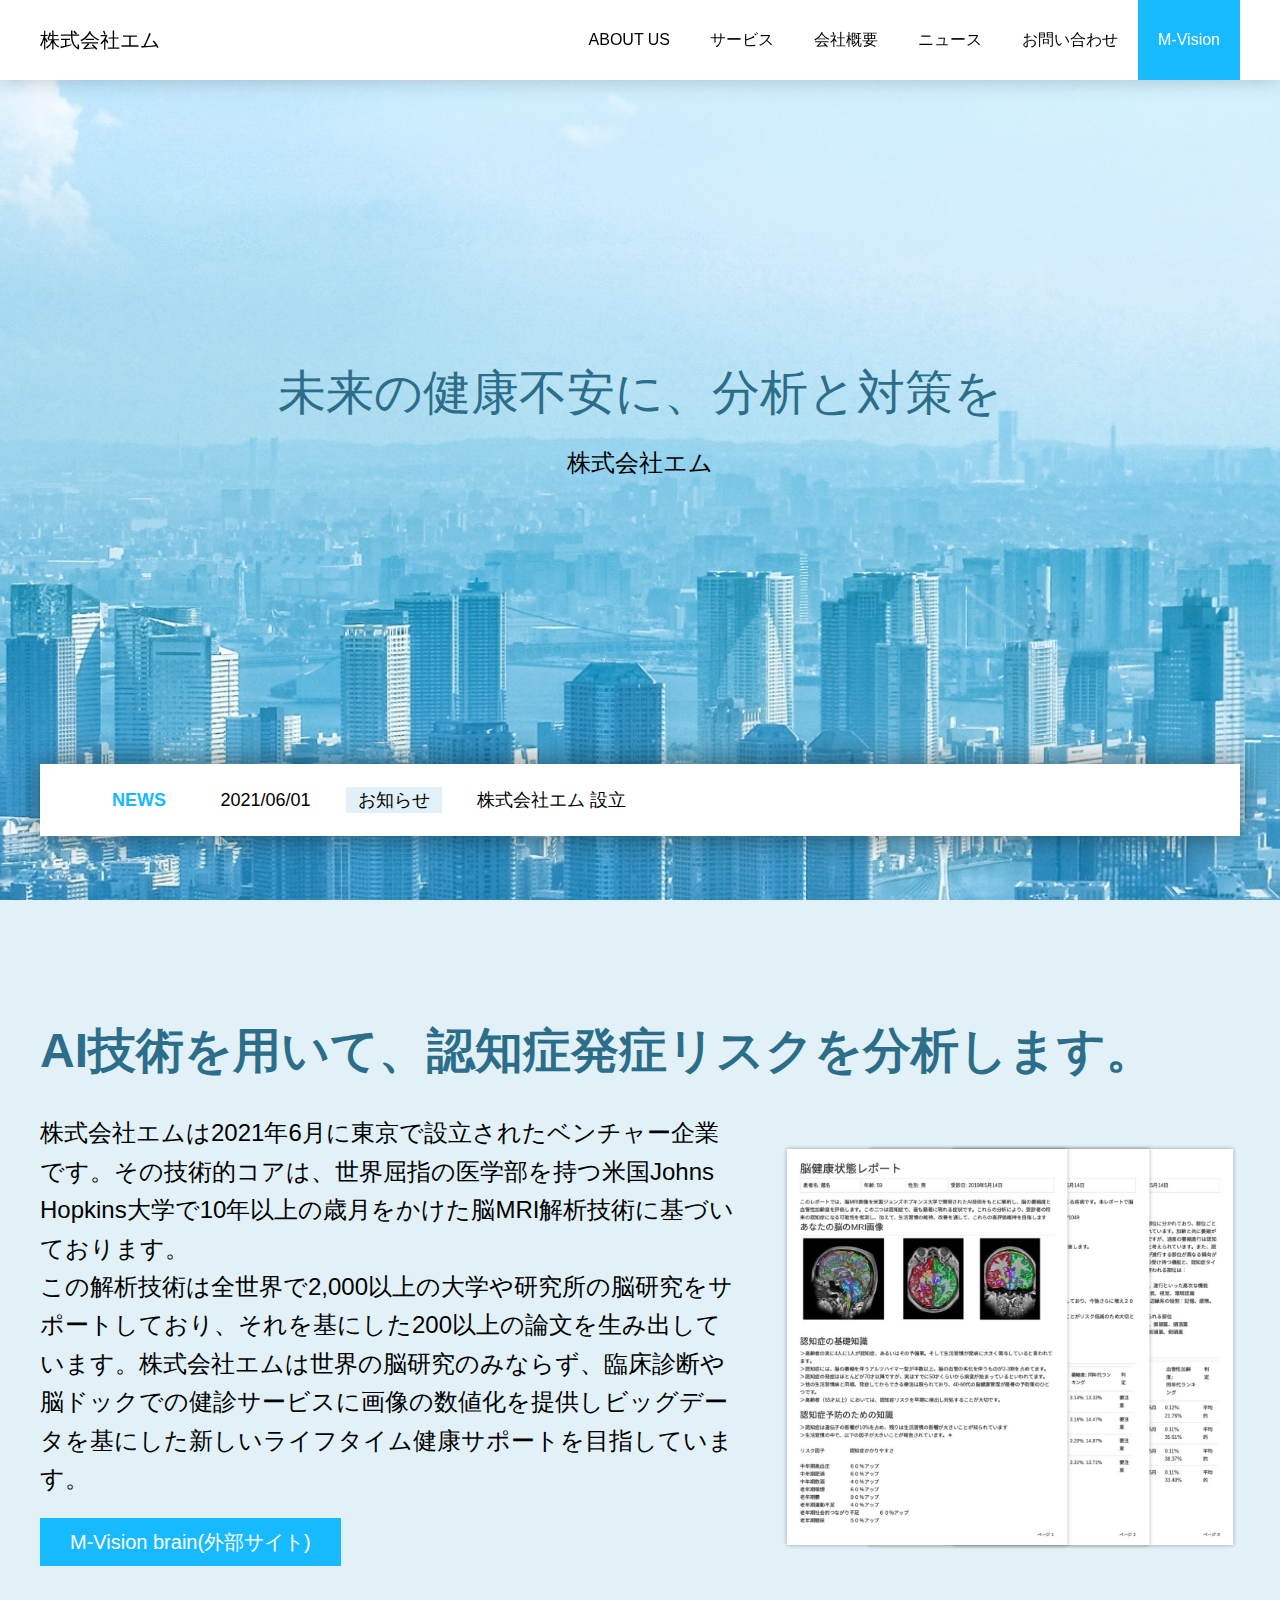
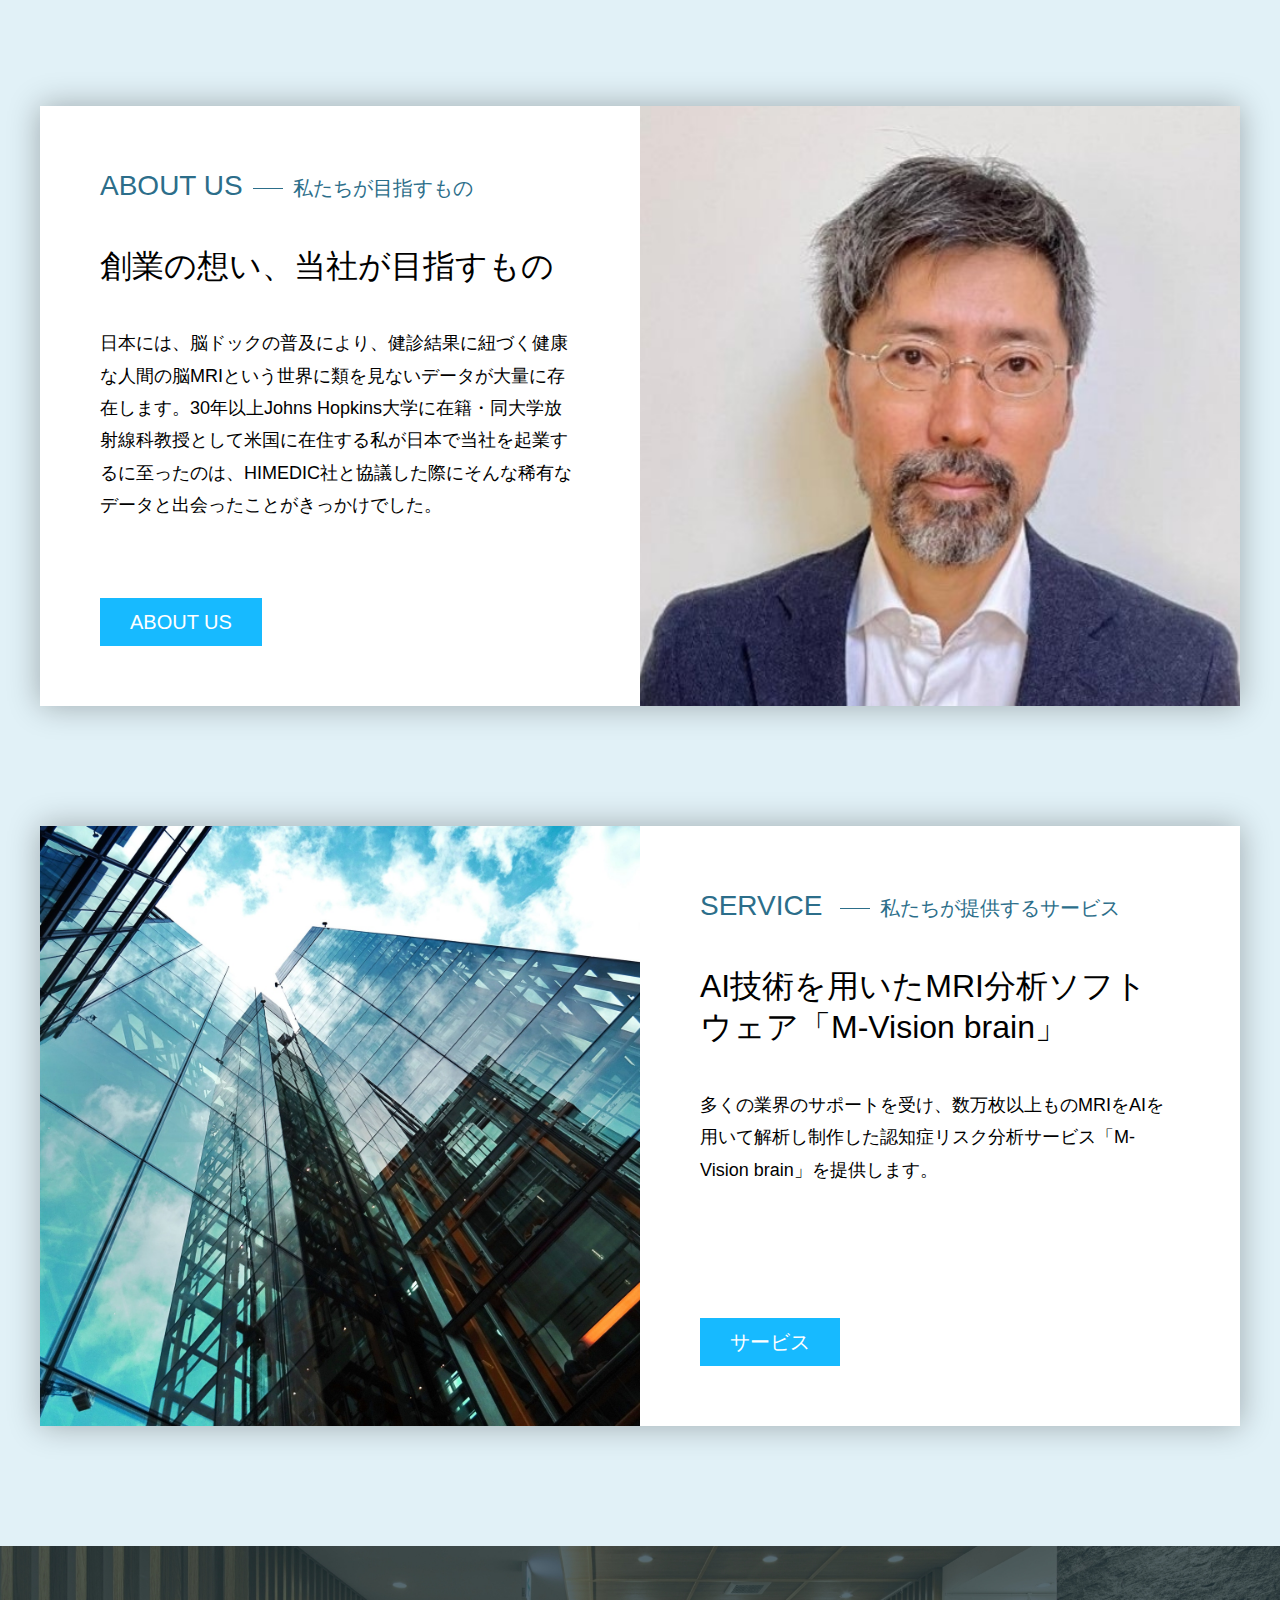
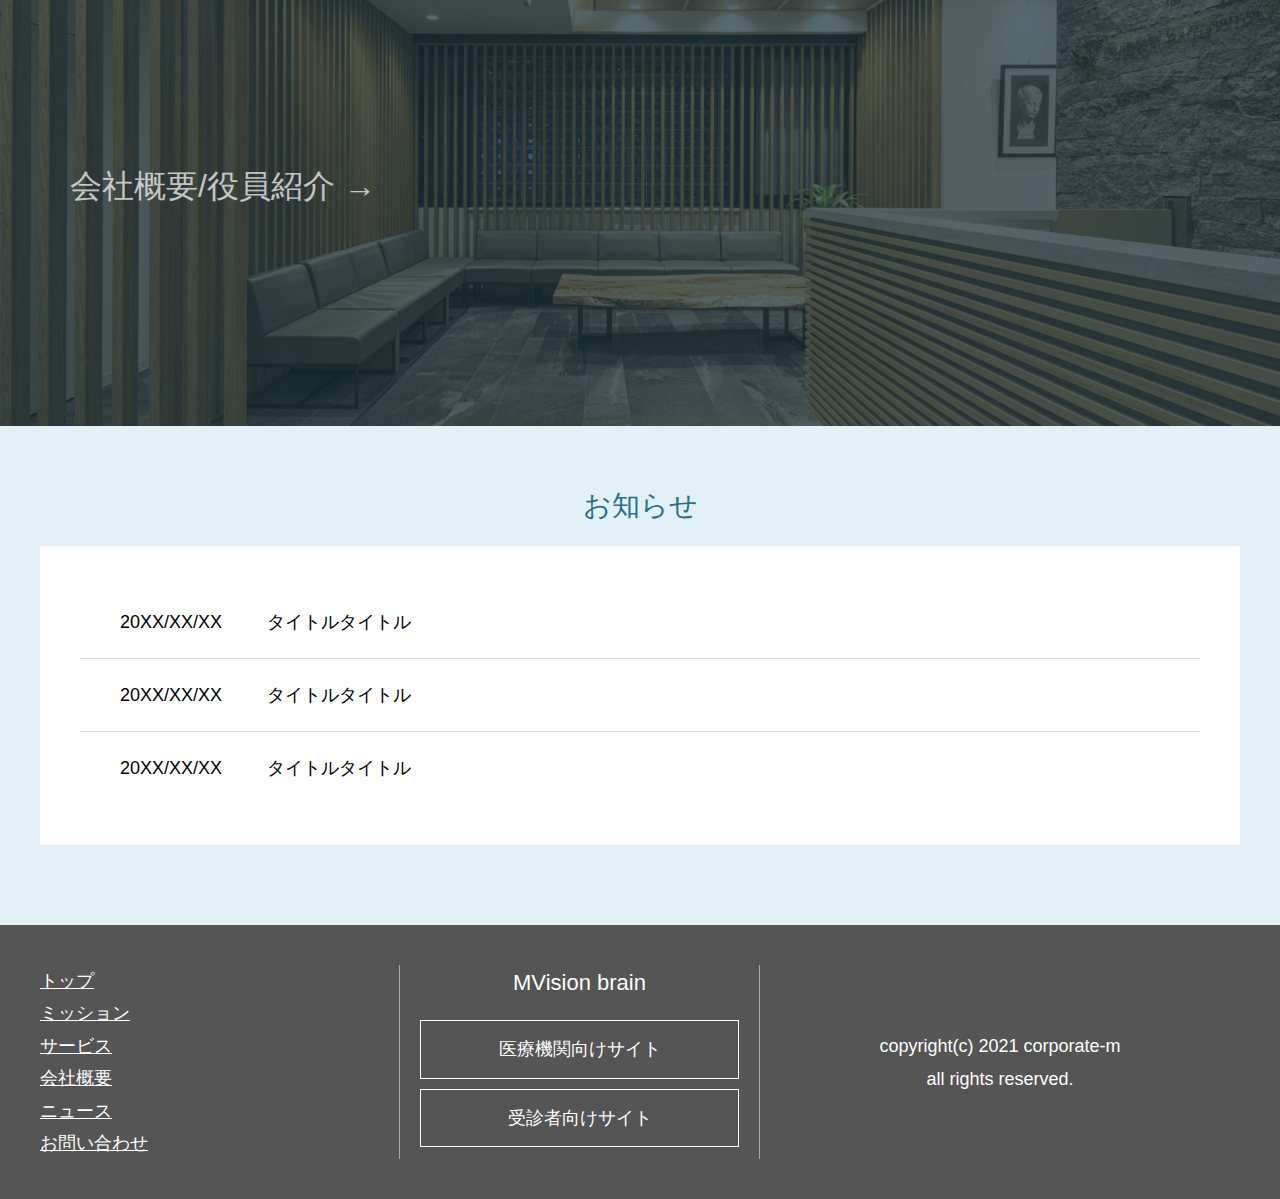
==== commit 62a79019: "ver1.0.3 minor changes" ====
--- a/Msite ver2/index.html
+++ b/Msite ver2/index.html
@@ -109,7 +109,7 @@
                 </div>
                 <div class="area-panel__textarea">
                     <h3>SERVICE <span>私たちが提供するサービス</span></h3>
-                    <h2>AI技術を用いたMRI分析ソフトウェア「M-Vision brain」</h2>
+                    <h2>AI技術を用いたMRI分析ソフト<br class="br__pc">ウェア「M-Vision brain」</h2>
                     <p>多くの業界のサポートを受け、数万枚以上ものMRIをAIを用いて解析し制作した認知症リスク分析サービス「M-Vision brain」を提供します。</p>
                     <a href="" class="btn">サービス</a>
                 </div>
@@ -117,8 +117,7 @@
         </div>
         <div class="area-company">
             <div class="area-company__wrapper">
-                <a href="company.html">会社概要 →</a>
-                <a href="company.html">役員一覧 →</a>
+                <a href="company.html">会社概要/役員紹介 →</a>
             </div>
         </div>
         <div class="area-news">
--- a/Msite ver2/style.css
+++ b/Msite ver2/style.css
@@ -5,6 +5,7 @@
 */
 :root {
   --main-color: #17BAFF;
+  --main-color-hover: #47CAFF;
   --title-color: #2C6E8A;
   --base-color: #E1F1F7;
   --accent-color: #ff9200;
@@ -75,6 +76,12 @@
   color: #fff;
   text-align: center;
   text-decoration: none;
+  -webkit-transition: all 0.2s ease-out;
+  transition: all 0.2s ease-out;
+}
+
+.btn:hover {
+  background: var(--main-color-hover);
 }
 
 @media screen and (max-width: 960px) {
@@ -120,6 +127,16 @@
 @media screen and (max-width: 960px) {
   .br__sp {
     display: inline;
+  }
+}
+
+.br__pc {
+  display: inline;
+}
+
+@media screen and (max-width: 960px) {
+  .br__pc {
+    display: none;
   }
 }
 
@@ -226,6 +243,37 @@
   line-height: 80px;
 }
 
+.header a:not(.header-nav__MtoB) {
+  text-decoration: none;
+  color: #000;
+  position: relative;
+  -webkit-transition: all 0.2s ease-out;
+  transition: all 0.2s ease-out;
+}
+
+.header a:not(.header-nav__MtoB):hover {
+  color: var(--main-color);
+}
+
+.header a:not(.header-nav__MtoB)::before {
+  display: block;
+  content: "";
+  position: absolute;
+  top: 0;
+  bottom: 0;
+  left: 50%;
+  -webkit-transform: translateX(-50%);
+          transform: translateX(-50%);
+  width: 0%;
+  border-bottom: 2px solid var(--main-color);
+  -webkit-transition: all 0.2s ease-out;
+  transition: all 0.2s ease-out;
+}
+
+.header a:not(.header-nav__MtoB):hover::before {
+  width: 100%;
+}
+
 .header__wrapper {
   display: -webkit-box;
   display: -ms-flexbox;
@@ -246,15 +294,6 @@
   font-weight: normal;
 }
 
-.header--left h1 a {
-  text-decoration: none;
-  color: #000;
-}
-
-.header--left h1 a:hover {
-  text-decoration: underline;
-}
-
 .header-nav {
   display: -webkit-box;
   display: -ms-flexbox;
@@ -281,13 +320,7 @@
 }
 
 .header-nav__list a {
-  padding: 0 20px;
-  text-decoration: none;
-  color: #000;
-}
-
-.header-nav__list a:hover {
-  background: #eee;
+  margin: 0 20px;
 }
 
 .header-nav__MtoB {
@@ -390,7 +423,7 @@
   left: 0;
   right: 0;
   height: 80px;
-  z-index: 9999;
+  z-index: 8999;
 }
 
 .scrolltop__wrapper {
@@ -858,9 +891,20 @@
   padding: 80px 0;
 }
 
+.area-company__wrapper {
+  height: 320px;
+  position: relative;
+}
+
 .area-company a {
-  -webkit-transition: .3s ease-in-out;
-  transition: .3s ease-in-out;
+  position: absolute;
+  top: 50%;
+  left: 0;
+  right: 0;
+  -webkit-transform: translateY(-50%);
+          transform: translateY(-50%);
+  -webkit-transition: .2s ease-in-out;
+  transition: .2s ease-in-out;
   opacity: .7;
   display: block;
   height: 160px;
@@ -1179,6 +1223,14 @@
   margin: 2rem auto;
 }
 
+.article__img--inline {
+  display: inline;
+  width: 300px !important;
+  height: 400px !important;
+  float: right;
+  margin-left: 40px;
+}
+
 @media screen and (max-width: 960px) {
   .article img {
     width: 100%;
@@ -1273,6 +1325,68 @@
         -ms-flex-order: 2;
             order: 2;
   }
+}
+
+/*---------- SERVICE ----------*/
+.supportlist {
+  display: -webkit-box;
+  display: -ms-flexbox;
+  display: flex;
+  -ms-flex-wrap: nowrap;
+      flex-wrap: nowrap;
+  -webkit-box-align: stretch;
+      -ms-flex-align: stretch;
+          align-items: stretch;
+  -webkit-box-pack: justify;
+      -ms-flex-pack: justify;
+          justify-content: space-between;
+  width: 100%;
+  margin-bottom: 30px;
+}
+
+.supportlist__head {
+  display: block;
+  width: calc( (100% - 30px) / 4);
+  position: relative;
+  background: var(--title-color);
+}
+
+.supportlist__head span {
+  position: absolute;
+  display: block;
+  top: 50%;
+  -webkit-transform: translateY(-50%);
+          transform: translateY(-50%);
+  left: 20px;
+  right: 20px;
+  text-align: center;
+  color: #fff;
+}
+
+.supportlist__items {
+  width: calc( (100% - 30px) * 3 / 4 + 20px);
+  display: -webkit-box;
+  display: -ms-flexbox;
+  display: flex;
+  -ms-flex-wrap: wrap;
+      flex-wrap: wrap;
+  -webkit-box-align: center;
+      -ms-flex-align: center;
+          align-items: center;
+  -webkit-box-pack: left;
+      -ms-flex-pack: left;
+          justify-content: left;
+  gap: 10px 10px;
+}
+
+.supportlist__items a {
+  display: block;
+  width: calc( (100% - 20px) / 3);
+  line-height: 1.6em;
+  font-size: 1.8rem;
+  text-align: center;
+  padding: 20px 0;
+  background: var(--base-color);
 }
 
 /*---------- COMPANY ----------*/
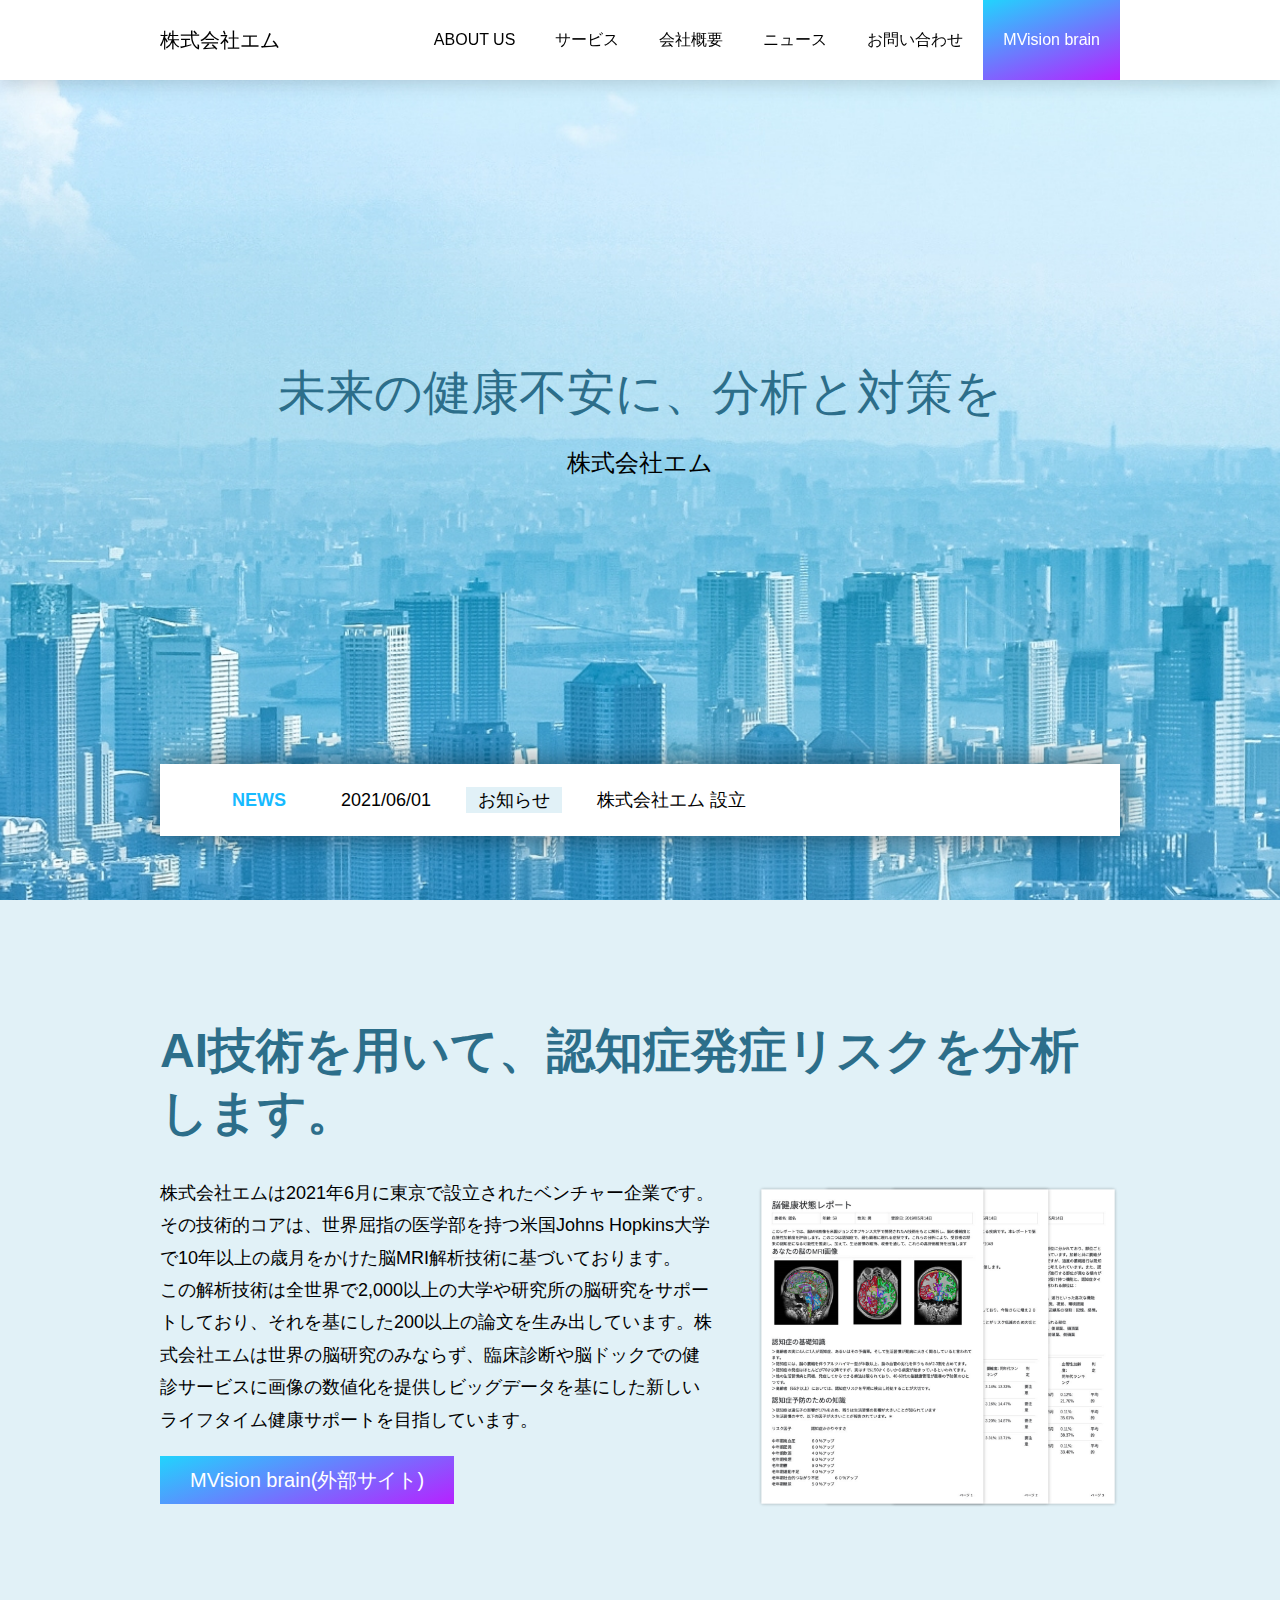
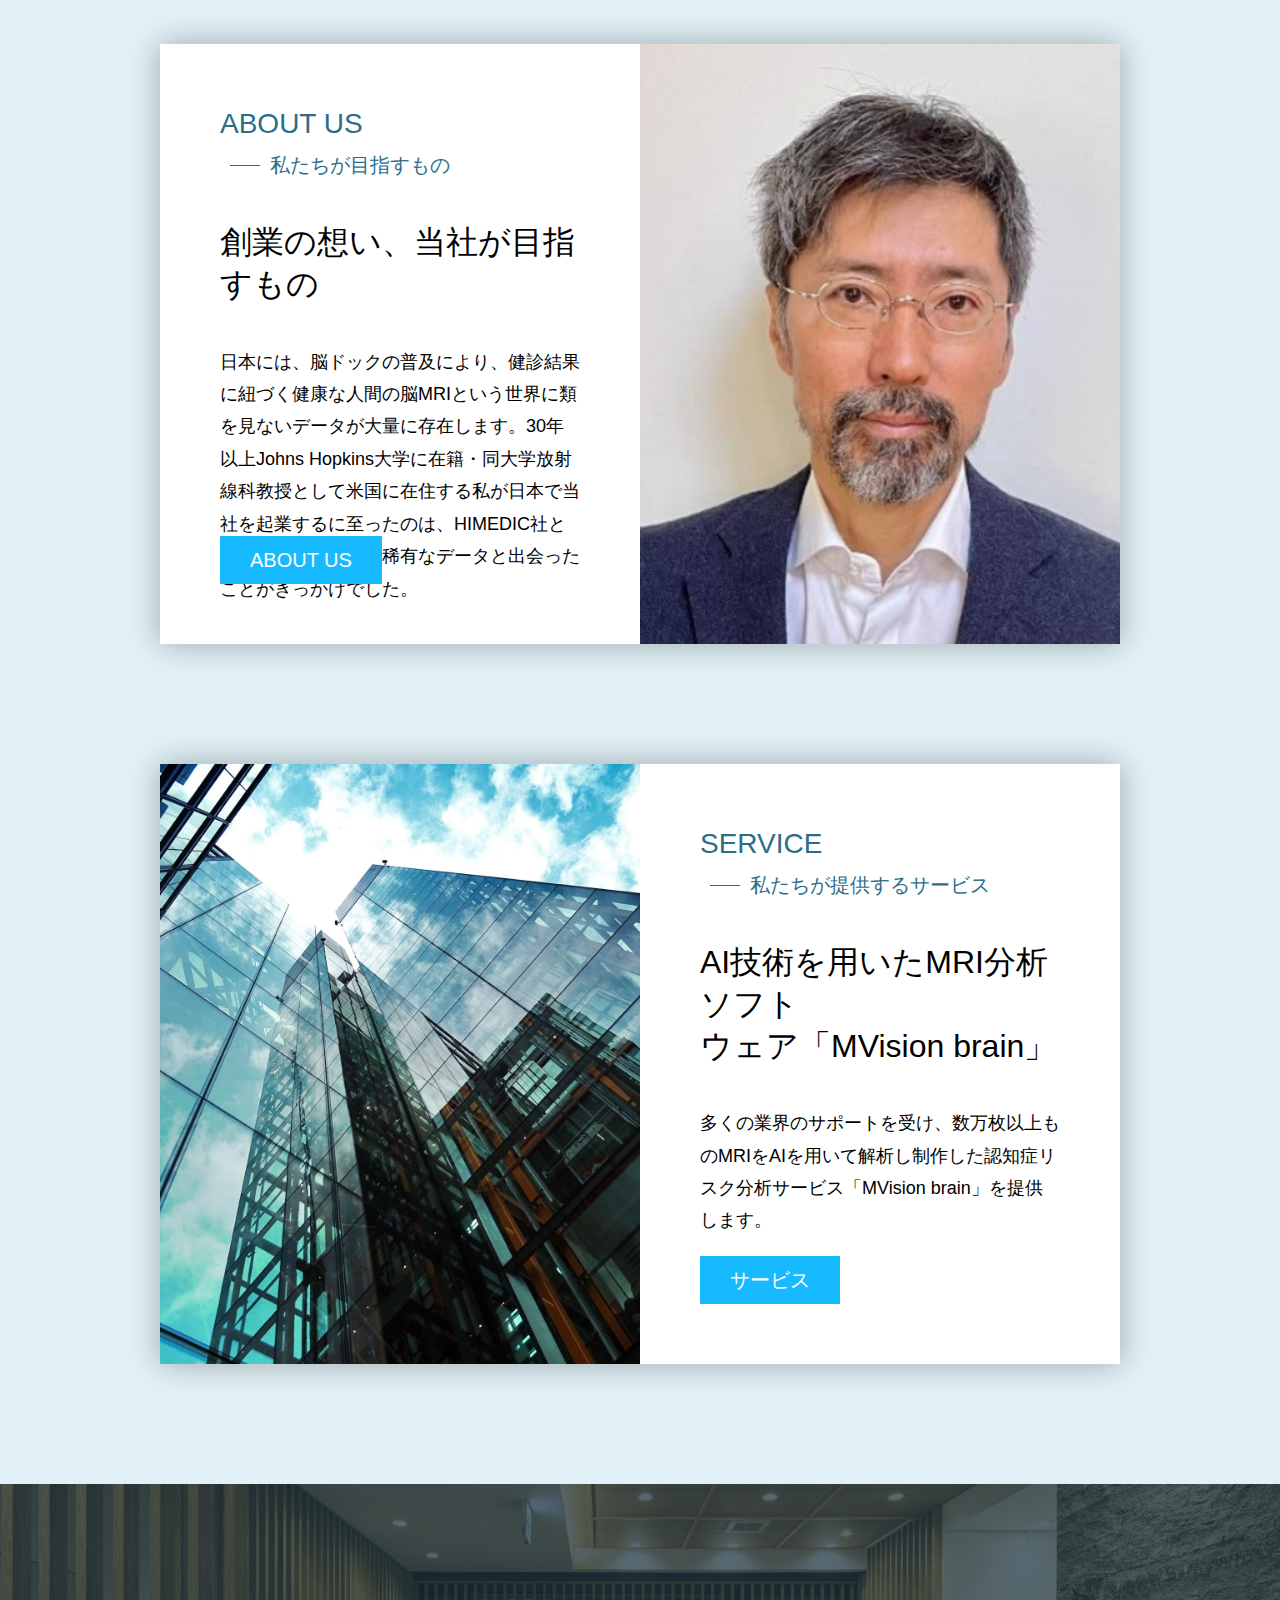
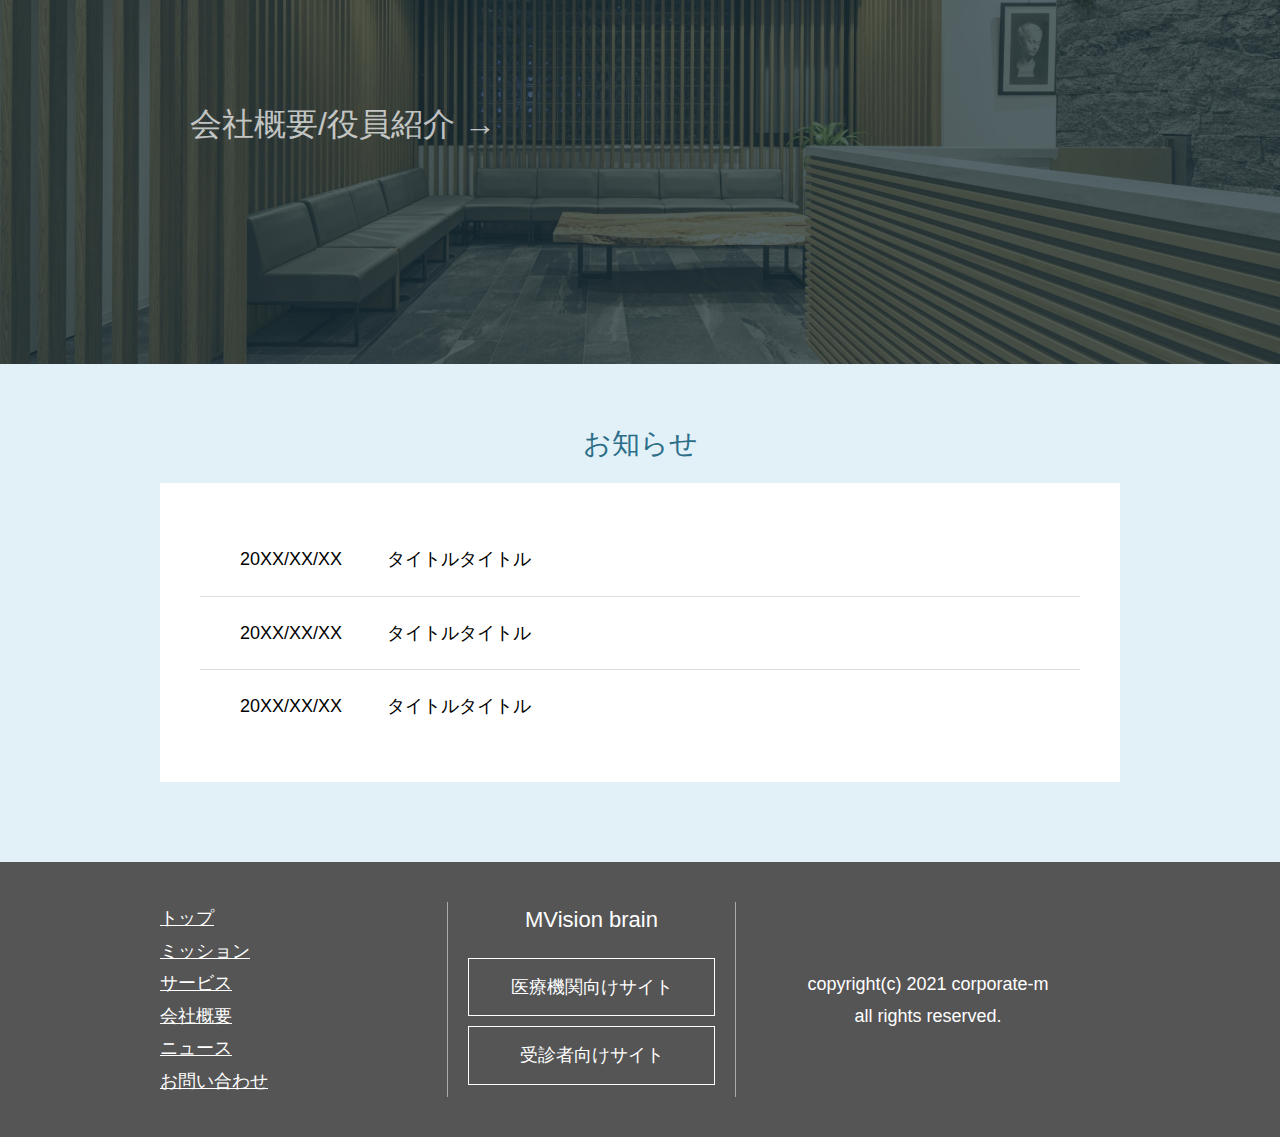
==== commit a663ec0c: "v1.0.4 WEB CHECK" ====
--- a/Msite ver2/index.html
+++ b/Msite ver2/index.html
@@ -46,12 +46,12 @@
                     <li><a href="news.html">ニュース</a></li>
                     <li><a href="contact.html">お問い合わせ</a></li>
                 </ul>
-                <a href="" class="header-nav__MtoB">M-Vision</a>
+                <a href="" class="header-nav__MtoB jump-external">MVision brain</a>
             </nav>
         </div>
         <div class="scrolltop">
             <div class="scrolltop__wrapper">
-                <div class="scrolltop__button"><span class="scrolltop__arrow">↑</span>一番上へ戻る</div>
+                <div class="scrolltop__button"><span class="scrolltop__arrow">↑</span></div>
             </div>
         </div>
     </header>
@@ -66,12 +66,14 @@
                     </div>
                 </div>
                 <div class="top-news">
-                    <span class="top-news__head">NEWS</span>
+                    <div class="top-news__container">
+                        <span class="top-news__head">NEWS</span>
                     <a href="" class="top-news__info">
                         <span class="top-news__date">2021/06/01</span>
                         <span class="top-news__category">お知らせ</span>
                         <span class="top-news__title">株式会社エム 設立</span>
                     </a>
+                    </div>
                 </div>
             </div>
         </div>
@@ -82,8 +84,8 @@
                 </h2>
                 <div class="area-about__2col">
                     <div class="area-about__2col--left">
-                        <p>株式会社エムは2021年6月に東京で設立されたベンチャー企業です。その技術的コアは、世界屈指の医学部を持つ米国Johns Hopkins大学で10年以上の歳月をかけた脳MRI解析技術に基づいております。<br>この解析技術は全世界で2,000以上の大学や研究所の脳研究をサポートしており、それを基にした200以上の論文を生み出しています。株式会社エムは世界の脳研究のみならず、臨床診断や脳ドックでの健診サービスに画像の数値化を提供しビッグデータを基にした新しいライフタイム健康サポートを目指しています。<!--弊社創立者の一人である森進教授主導の下、米国Johns Hopkins大学で開発されたAI技術をもとに認知症リスクとなる脳健康状態の測定を可能にしました。M-Visionは本技術とHIMEDIC社で蓄積された4万例以上のビッグデータを使い、脳健康状態の解釈を行っています。--></p>
-                        <a href="" class="btn" target="_blank">M-Vision brain(外部サイト)</a>
+                        <p>株式会社エムは2021年6月に東京で設立されたベンチャー企業です。その技術的コアは、世界屈指の医学部を持つ米国Johns Hopkins大学で10年以上の歳月をかけた脳MRI解析技術に基づいております。<br>この解析技術は全世界で2,000以上の大学や研究所の脳研究をサポートしており、それを基にした200以上の論文を生み出しています。株式会社エムは世界の脳研究のみならず、臨床診断や脳ドックでの健診サービスに画像の数値化を提供しビッグデータを基にした新しいライフタイム健康サポートを目指しています。<!--弊社創立者の一人である森進教授主導の下、米国Johns Hopkins大学で開発されたAI技術をもとに認知症リスクとなる脳健康状態の測定を可能にしました。MVisionは本技術とHIMEDIC社で蓄積された4万例以上のビッグデータを使い、脳健康状態の解釈を行っています。--></p>
+                        <a href="" class="btn jump-external" target="_blank">MVision brain(外部サイト)</a>
                     </div>
                     <div class="area-about__2col--right">
                         <img src="img/report-set.png" alt="">
@@ -109,8 +111,8 @@
                 </div>
                 <div class="area-panel__textarea">
                     <h3>SERVICE <span>私たちが提供するサービス</span></h3>
-                    <h2>AI技術を用いたMRI分析ソフト<br class="br__pc">ウェア「M-Vision brain」</h2>
-                    <p>多くの業界のサポートを受け、数万枚以上ものMRIをAIを用いて解析し制作した認知症リスク分析サービス「M-Vision brain」を提供します。</p>
+                    <h2>AI技術を用いたMRI分析ソフト<br class="br__pc">ウェア「MVision brain」</h2>
+                    <p>多くの業界のサポートを受け、数万枚以上ものMRIをAIを用いて解析し制作した認知症リスク分析サービス「MVision brain」を提供します。</p>
                     <a href="" class="btn">サービス</a>
                 </div>
             </div>
--- a/Msite ver2/style.css
+++ b/Msite ver2/style.css
@@ -21,7 +21,7 @@
   }
 }
 
-@media screen and (min-width: 961px) and (max-width: 1200) {
+@media screen and (min-width: 961px) {
   *[class*="wrapper"] {
     width: 960px;
   }
@@ -88,6 +88,10 @@
   .btn {
     width: 100%;
   }
+}
+
+.jump-external {
+  background-image: linear-gradient(-20deg, #b721ff 0%, #21d4fd 100%) !important;
 }
 
 p {
@@ -274,6 +278,33 @@
   width: 100%;
 }
 
+.header a.this-page {
+  text-decoration: none;
+  color: var(--title-color);
+  position: relative;
+  -webkit-transition: none;
+  transition: none;
+}
+
+.header a.this-page:hover {
+  color: var(--title-color);
+}
+
+.header a.this-page::before {
+  display: block;
+  content: "";
+  position: absolute;
+  top: 0;
+  bottom: 0;
+  left: 50%;
+  -webkit-transform: translateX(-50%);
+          transform: translateX(-50%);
+  width: 100%;
+  border-bottom: 2px solid var(--title-color);
+  -webkit-transition: none;
+  transition: none;
+}
+
 .header__wrapper {
   display: -webkit-box;
   display: -ms-flexbox;
@@ -343,7 +374,7 @@
     height: 100vh;
     z-index: 9000;
     background: #fff;
-    padding: 40px 0;
+    padding: 0;
   }
   .header-nav__list {
     display: block;
@@ -369,6 +400,7 @@
     display: flex;
     width: 60px;
     height: 60px;
+    margin: 10px 0;
     -webkit-box-pack: center;
         -ms-flex-pack: center;
             justify-content: center;
@@ -431,9 +463,8 @@
 }
 
 .scrolltop__button {
-  position: relative;
   margin: 0 0 0 auto;
-  padding: 0 20px 0 80px;
+  padding: calc((80px - 52px) / 2);
   width: -webkit-fit-content;
   width: -moz-fit-content;
   width: fit-content;
@@ -450,9 +481,6 @@
 }
 
 .scrolltop__arrow {
-  position: absolute;
-  left: calc(40px - 52px / 2);
-  top: calc(40px - 52px / 2);
   width: 52px;
   height: 52px;
   line-height: 52px;
@@ -521,11 +549,17 @@
 }
 
 @media screen and (max-width: 960px) {
+  .area-top--lg {
+    height: calc(80vh - 80px);
+  }
+  .area-top--lg .area-top__title {
+    height: calc(60vh - 80px);
+  }
   .area-top--sm {
-    height: 400px;
+    height: calc(60vh - 80px);
   }
   .area-top--sm .area-top__title {
-    height: 400px;
+    height: calc(60vh - 80px);
   }
   .area-top__title {
     display: -webkit-box;
@@ -560,12 +594,6 @@
           box-shadow: 0 0 30px rgba(0, 0, 0, 0.5);
 }
 
-.top-news * {
-  height: 72px;
-  line-height: 72px;
-  font-size: 1.8rem;
-}
-
 .top-news__head {
   color: var(--main-color);
   font-family: "Century Gothic", "Hiragino Kaku Gothic ProN", "Hiragino Sans", 'Yu Gothic', 'YuGothic', Meiryo, sans-serif;
@@ -592,23 +620,42 @@
   background: var(--base-color);
 }
 
+@media screen and (min-width: 961px) {
+  .top-news * {
+    height: 72px;
+    line-height: 72px;
+    font-size: 1.8rem;
+  }
+}
+
 @media screen and (max-width: 960px) {
   .top-news {
-    height: auto;
-    margin-bottom: 64px;
-    padding: 10px 20px;
+    height: calc(20vh - 20px);
+    margin-bottom: 20px;
+    position: relative;
   }
   .top-news * {
     display: block;
-    height: inherit;
-    line-height: inherit;
-    font-size: 1.4rem;
+    height: -webkit-fit-content;
+    height: -moz-fit-content;
+    height: fit-content;
+    line-height: 1.4em;
+  }
+  .top-news__container {
+    position: absolute;
+    top: 50%;
+    -webkit-transform: translateY(-50%);
+            transform: translateY(-50%);
+    left: 0;
+    right: 0;
+    padding: 0 20px;
   }
   .top-news__head {
     width: 100%;
     font-weight: bold;
     text-align: center;
     margin: 10px 0;
+    font-size: 1.4rem;
   }
   .top-news__info {
     display: -webkit-box !important;
@@ -631,16 +678,18 @@
     width: -moz-fit-content;
     width: fit-content;
     margin-right: 1.6rem;
+    font-size: 1.2rem;
   }
   .top-news__category {
     width: -webkit-fit-content;
     width: -moz-fit-content;
     width: fit-content;
     padding: 3px 12px;
+    font-size: 1.2rem;
     background: var(--base-color);
   }
   .top-news__title {
-    margin-top: 1.0rem;
+    margin-top: 0.4rem;
     width: 100%;
     font-size: 1.6rem;
   }
@@ -680,11 +729,6 @@
   width: calc(60% - 20px);
 }
 
-.area-about__2col--left p {
-  font-size: 2.4rem;
-  line-height: 1.6em;
-}
-
 .area-about__2col--right {
   width: calc(40% - 20px);
 }
@@ -713,9 +757,6 @@
   .area-about__2col--left, .area-about__2col--right {
     display: block;
     width: 100%;
-  }
-  .area-about__2col--left p, .area-about__2col--right p {
-    font-size: 1.8rem;
   }
 }
 
@@ -1105,6 +1146,233 @@
   .footer__copyright div p {
     text-align: center;
   }
+}
+
+.article img {
+  width: 100%;
+  height: auto;
+}
+
+.article .center {
+  text-align: center;
+}
+
+.article__title--big {
+  margin-top: 20px;
+}
+
+.article__menu {
+  margin-top: 60px;
+  list-style-type: none;
+  display: block;
+  padding: 30px 60px;
+  background: #fff;
+  -webkit-box-shadow: 0 0 20px rgba(0, 0, 0, 0.2);
+          box-shadow: 0 0 20px rgba(0, 0, 0, 0.2);
+}
+
+.article__menu li {
+  display: block;
+  border-bottom: 1px solid #eee;
+}
+
+.article__menu li:last-of-type {
+  border-bottom: none;
+}
+
+.article__menu li a {
+  display: block;
+  line-height: 1.8rem;
+  font-size: 1.8rem;
+  padding: 12px 0;
+  color: var(--title-color);
+  text-decoration: none;
+}
+
+.article__menu li a:hover {
+  background: rgba(0, 0, 0, 0.1);
+  text-decoration: none;
+  color: var(--main-color);
+}
+
+.article__title {
+  color: var(--title-color);
+  margin-bottom: 40px;
+  border-bottom: 1px solid var(--title-color);
+  text-align: center;
+  line-height: 1.6em;
+}
+
+.article__title--large {
+  color: var(--title-color);
+  margin-bottom: 40px;
+  text-align: center;
+  font-size: 3.6rem;
+  line-height: 1.3em;
+}
+
+.article__subtitle {
+  margin-bottom: 1.6rem;
+  text-align: center;
+}
+
+.article__block {
+  margin-top: 60px;
+  padding: 40px 60px;
+}
+
+.article__block--white {
+  margin-top: 60px;
+  padding: 40px 60px;
+  background: #fff;
+}
+
+.article__paragraph {
+  margin-bottom: 60px;
+}
+
+.article__paragraph:last-of-type {
+  margin-bottom: 0;
+}
+
+.article__2col {
+  margin: 40px 0;
+  display: -webkit-box;
+  display: -ms-flexbox;
+  display: flex;
+  -webkit-box-pack: justify;
+      -ms-flex-pack: justify;
+          justify-content: space-between;
+  -webkit-box-align: start;
+      -ms-flex-align: start;
+          align-items: flex-start;
+  -ms-flex-wrap: wrap;
+      flex-wrap: wrap;
+}
+
+.article__2col > div {
+  width: calc(50% - 16px);
+}
+
+.article__2col.article__2col--stretch {
+  -webkit-box-align: center;
+      -ms-flex-align: center;
+          align-items: center;
+}
+
+.article__2col a.btn {
+  margin: 2rem auto;
+}
+
+.article__img--inline {
+  display: inline;
+  width: 300px !important;
+  height: 400px !important;
+  float: right;
+  margin-left: 40px;
+}
+
+@media screen and (max-width: 960px) {
+  .article img {
+    width: 100%;
+    height: auto;
+  }
+  .article .center {
+    text-align: center;
+  }
+  .article__title--big {
+    margin-top: 20px;
+  }
+  .article__menu {
+    margin-top: 60px;
+    list-style-type: none;
+    display: block;
+    padding: 30px 20px;
+    background: #fff;
+    -webkit-box-shadow: 0 0 20px rgba(0, 0, 0, 0.2);
+            box-shadow: 0 0 20px rgba(0, 0, 0, 0.2);
+  }
+  .article__menu li {
+    display: block;
+    border-bottom: 1px solid #eee;
+  }
+  .article__menu li:last-of-type {
+    border-bottom: none;
+  }
+  .article__menu li a {
+    display: block;
+    line-height: 1.8rem;
+    font-size: 1.8rem;
+    padding: 12px 0;
+    color: var(--title-color);
+    text-decoration: none;
+  }
+  .article__menu li a:hover {
+    background: rgba(0, 0, 0, 0.1);
+    text-decoration: none;
+    color: var(--main-color);
+  }
+  .article__title {
+    color: var(--title-color);
+    margin-bottom: 40px;
+    border-bottom: 1px solid var(--title-color);
+    text-align: center;
+    line-height: 1.6em;
+  }
+  .article__title--large {
+    color: var(--title-color);
+    margin-bottom: 40px;
+    text-align: center;
+    font-size: 3.6rem;
+    line-height: 1.3em;
+  }
+  .article__subtitle {
+    margin-bottom: 1.6rem;
+    text-align: center;
+  }
+  .article__block {
+    margin-top: 60px;
+    padding: 40px 20px;
+  }
+  .article__block--white {
+    margin-top: 60px;
+    padding: 40px 20px;
+    background: #fff;
+  }
+  .article__paragraph {
+    margin-bottom: 60px;
+  }
+  .article__paragraph:last-of-type {
+    margin-bottom: 0;
+  }
+  .article__2col {
+    margin: 40px 0;
+    display: -webkit-box;
+    display: -ms-flexbox;
+    display: flex;
+    -ms-flex-wrap: wrap;
+        flex-wrap: wrap;
+  }
+  .article__2col > div {
+    width: 100%;
+  }
+  .article__2col.article__2col--stretch {
+    -webkit-box-align: center;
+        -ms-flex-align: center;
+            align-items: center;
+  }
+  .article__2col .article-2col__img {
+    -webkit-box-ordinal-group: 3;
+        -ms-flex-order: 2;
+            order: 2;
+  }
+}
+
+/*---------- single ----------*/
+.single-article {
+  background: #fff;
+  margin-top: 60px;
+  padding: 40px 60px;
 }
 
 .article img {
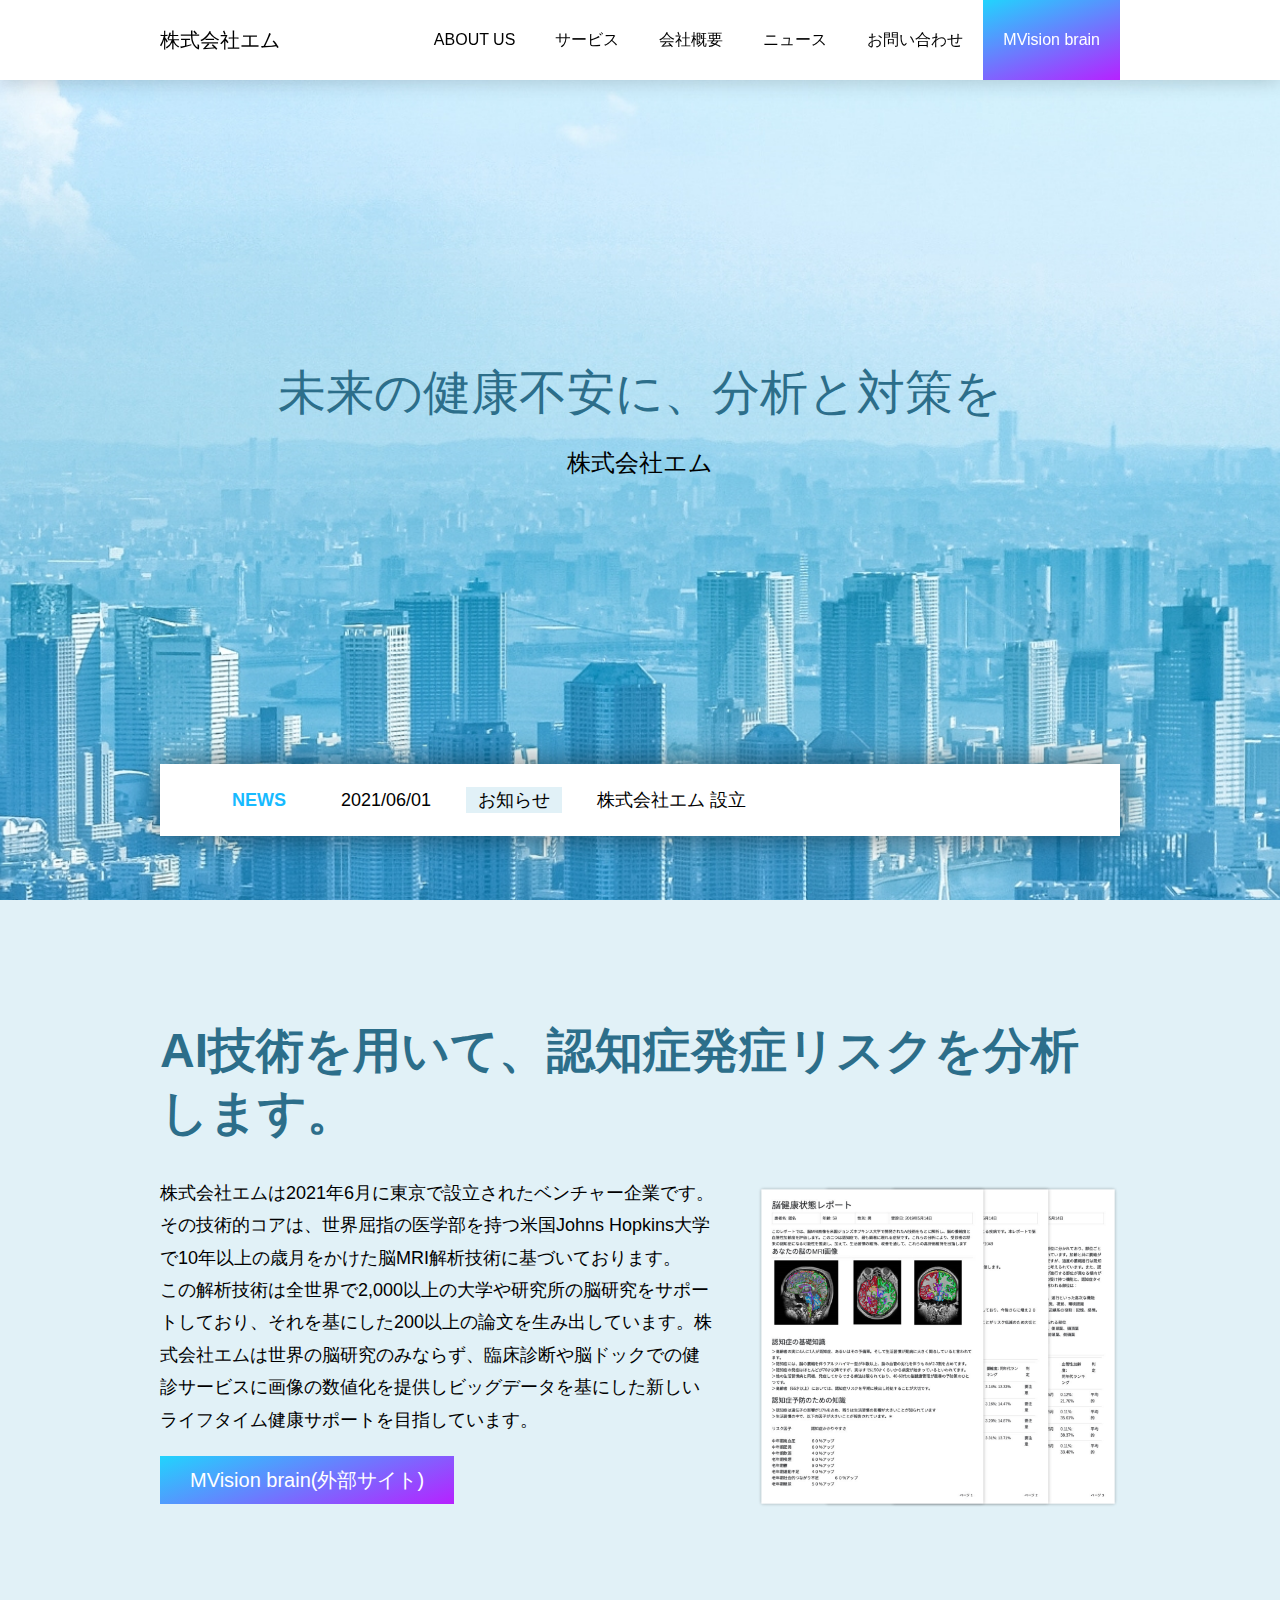
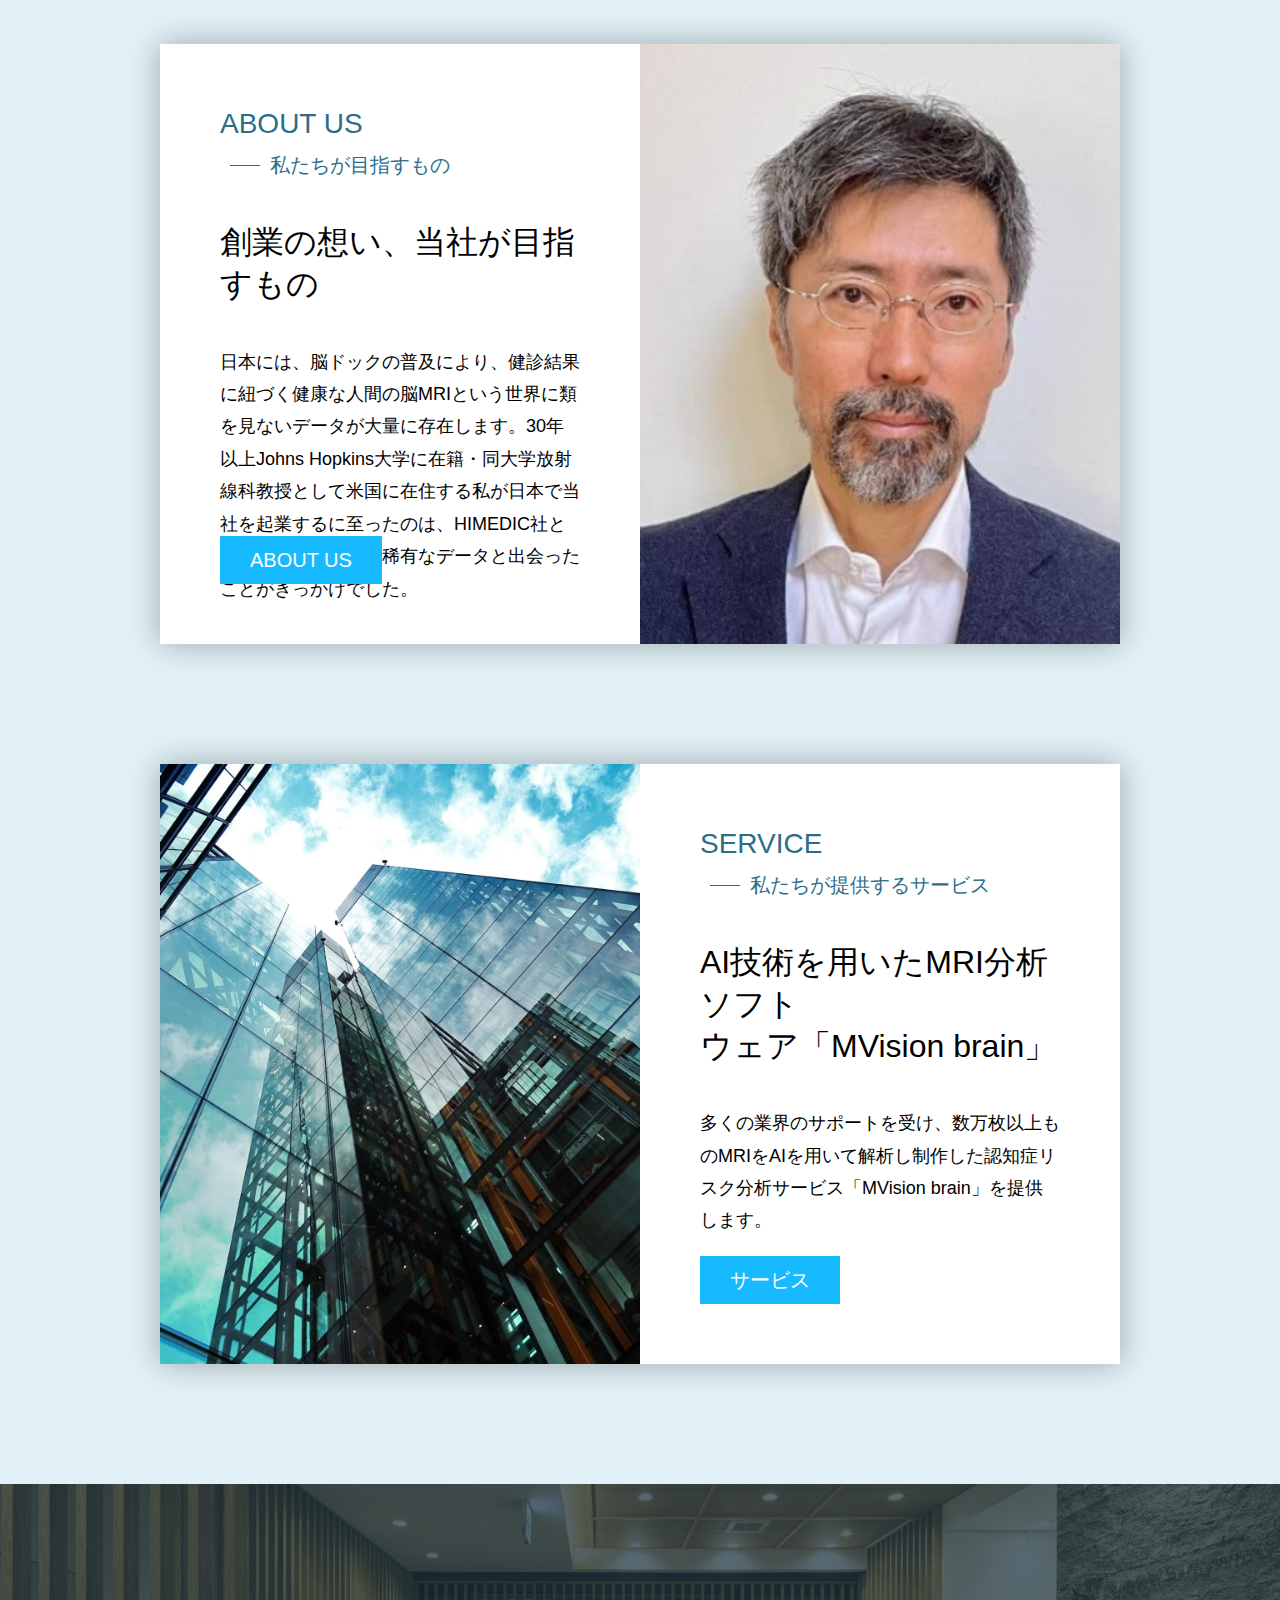
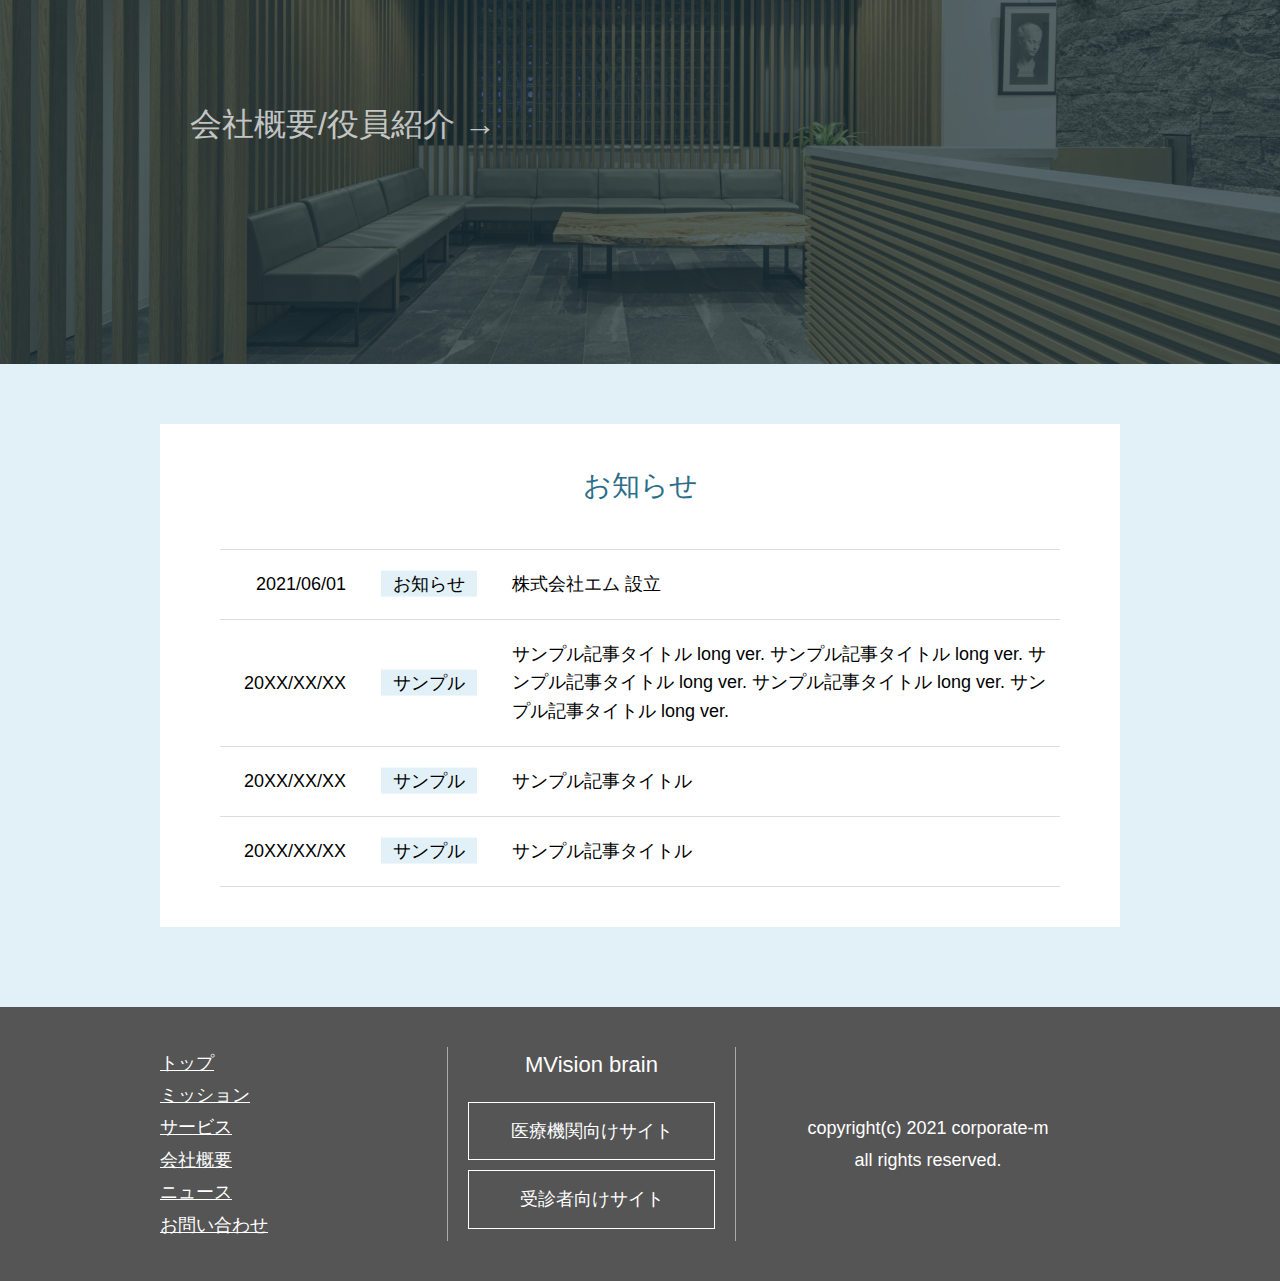
==== commit 63b34fcb: "v1.0.6 CONTACT FORM" ====
--- a/Msite ver2/index.html
+++ b/Msite ver2/index.html
@@ -122,30 +122,38 @@
                 <a href="company.html">会社概要/役員紹介 →</a>
             </div>
         </div>
-        <div class="area-news">
-            <div class="area-news__wrapper">
-                <h3 class="area-news__title">お知らせ</h3>
-                <ul class="area-news__list">
-                    <li class="area-news__list-item">
-                        <a href="">
-                            <span class="item-date">20XX/XX/XX</span>
-                            <span class="item-title">タイトルタイトル</span>
-                        </a>
-                    </li>
-                    <li class="area-news__list-item">
-                        <a href="">
-                            <span class="item-date">20XX/XX/XX</span>
-                            <span class="item-title">タイトルタイトル</span>
-                        </a>
-                    </li>
-                    <li class="area-news__list-item">
-                        <a href="">
-                            <span class="item-date">20XX/XX/XX</span>
-                            <span class="item-title">タイトルタイトル</span>
-                        </a>
-                    </li>
-                </ul>
 
+        <div class="article">
+            <div class="article__wrapper">
+                <div class="article__block--white">
+                    <h3 class="article__title article__title--news">お知らせ</h3>
+                    <ul class="news-list">
+                        <li class="news-list__col">
+                            <a href="" class="news-list__link">
+                                <div class="news-list__date">2021/06/01</div>
+                                <div class="news-list__category"><span>お知らせ</span></div>
+                                <div class="news-list__title">株式会社エム 設立</div></a>
+                        </li>
+                        <li class="news-list__col">
+                            <a href="" class="news-list__link">
+                                <div class="news-list__date">20XX/XX/XX</div>
+                                <div class="news-list__category"><span>サンプル</span></div>
+                                <div class="news-list__title">サンプル記事タイトル long ver. サンプル記事タイトル long ver. サンプル記事タイトル long ver. サンプル記事タイトル long ver. サンプル記事タイトル long ver. </div></a>
+                        </li>
+                        <li class="news-list__col">
+                            <a href="" class="news-list__link">
+                                <div class="news-list__date">20XX/XX/XX</div>
+                                <div class="news-list__category"><span>サンプル</span></div>
+                                <div class="news-list__title">サンプル記事タイトル</div></a>
+                        </li>
+                        <li class="news-list__col">
+                            <a href="" class="news-list__link">
+                                <div class="news-list__date">20XX/XX/XX</div>
+                                <div class="news-list__category"><span>サンプル</span></div>
+                                <div class="news-list__title">サンプル記事タイトル</div></a>
+                        </li>
+                    </ul>
+                </div>
             </div>
         </div>
     </main>
--- a/Msite ver2/style.css
+++ b/Msite ver2/style.css
@@ -1,8 +1,253 @@
+@charset "UTF-8";
 /*
 Theme Name: MtoC theme for corp.M
 Author: Kazuki Ito
 Version: 1.0
 */
+input,
+button,
+textarea,
+select {
+  /* デフォルトスタイルをリセット */
+  -webkit-appearance: none;
+  -moz-appearance: none;
+  appearance: none;
+  /* font-familyを継承しないので、継承させる */
+  font-family: inherit;
+  /* iOSの角丸をリセット */
+  border-radius: 0;
+  /* box-size */
+  -webkit-box-sizing: border-box;
+          box-sizing: border-box;
+  /* 文字の大きさ iOSでズームさせないために16px以上を指定 */
+  font-size: 16px;
+  /* 文字色を親から継承 */
+  color: inherit;
+}
+
+label {
+  /* iOSでのlabelとinput,select,textareaの関連付け */
+  cursor: pointer;
+}
+
+/* スピンボタン非表示 chrome,safari */
+input[type="number"]::-webkit-outer-spin-button,
+input[type="number"]::-webkit-inner-spin-button,
+input[type="month"]::-webkit-outer-spin-button,
+input[type="month"]::-webkit-inner-spin-button,
+input[type="datetime-local"]::-webkit-outer-spin-button,
+input[type="datetime-local"]::-webkit-inner-spin-button,
+input[type="week"]::-webkit-outer-spin-button,
+input[type="week"]::-webkit-inner-spin-button,
+input[type="time"]::-webkit-outer-spin-button,
+input[type="time"]::-webkit-inner-spin-button,
+input[type="date"]::-webkit-outer-spin-button,
+input[type="date"]::-webkit-inner-spin-button {
+  /*-webkit-appearance: none;
+  margin: 0;*/
+  display: none;
+}
+
+/* スピンボタン非表示(firefox) */
+input[type="number"],
+input[type="month"],
+input[type="datetime-local"],
+input[type="week"],
+input[type="time"],
+input[type="date"] {
+  -moz-appearance: textfield;
+}
+
+/* クリアボタン非表示 */
+input[type="date"]::-webkit-clear-button,
+input[type="month"]::-webkit-clear-button,
+input[type="datetime-local"]::-webkit-clear-button,
+input[type="time"]::-webkit-clear-button,
+input[type="week"]::-webkit-clear-button {
+  -webkit-appearance: none;
+}
+
+/* input */
+input {
+  /* 背景色(任意の色を指定) */
+  background-color: #eee;
+  /* inputの枠線を消す */
+  border: 1px solid transparent;
+  -webkit-transition: border 0.2s ease-out;
+  transition: border 0.2s ease-out;
+  /* 文字色を親から継承 */
+  color: inherit;
+  /* 任意の高さ */
+  height: 46px;
+  /*inputのフォーカス時の枠線を消す*/
+  outline: 0;
+}
+
+/* inputにフォーカスが当たっている時 */
+input:focus {
+  border-bottom: 1px solid #e74c3c;
+}
+
+/* サーチキャンセルボタンのデザイン変更 */
+input[type="search"]::-webkit-search-cancel-button {
+  -webkit-appearance: none;
+  height: 16px;
+  width: 16px;
+  background-image: url(cancel.svg);
+  background-repeat: no-repeat;
+  background-size: cover;
+  /* サーチキャンセルボタンを非表示にする場合 */
+  /*-webkit-appearance: none;*/
+}
+
+input[type="search"]::-webkit-search-decoration {
+  display: none;
+}
+
+input[type="search"]:focus {
+  outline-offset: -2px;
+}
+
+/* パスワードの表示/非表示の切り替えスイッチ表示(IE、Edge)の非表示 */
+input[type=password]::-ms-reveal {
+  display: none;
+}
+
+textarea {
+  padding: 10px;
+  border-radius: 0;
+  resize: none;
+  border: 1px solid transparent;
+  -webkit-transition: border 0.2s ease-out;
+  transition: border 0.2s ease-out;
+  outline: none;
+  background-color: #eee;
+}
+
+textarea::-webkit-scrollbar {
+  width: 10px;
+}
+
+textarea::-webkit-scrollbar-track {
+  background-color: #eee;
+}
+
+textarea::-webkit-scrollbar-thumb {
+  background-color: #ccc;
+}
+
+textarea:focus {
+  border-bottom: 1px solid #e74c3c;
+  -webkit-box-shadow: none;
+          box-shadow: none;
+  outline: none;
+}
+
+.form {
+  width: -webkit-fit-content;
+  width: -moz-fit-content;
+  width: fit-content;
+  min-width: 60%;
+  display: block;
+  margin: 0 auto;
+}
+
+.form__explain-nessesary {
+  margin-bottom: 20px;
+  color: #777;
+}
+
+.form input,
+.form textarea {
+  margin-bottom: 20px;
+}
+
+[class*="form__input"]:not(.form__input--checkbox) {
+  width: 30em;
+}
+
+.form__textarea {
+  width: 40em;
+}
+
+.form__privacy-policy {
+  text-align: center;
+}
+
+.form__input--checkbox {
+  display: none;
+}
+
+.form__input--checkbox + label::before {
+  content: "";
+  position: absolute;
+  border: 2px solid #343434;
+  width: 16px;
+  height: 16px;
+  margin-top: 4px;
+}
+
+.form__input--checkbox:focus + label::before {
+  border: 2px solid #e74c3c;
+}
+
+.form__input--checkbox + label > svg {
+  width: 20px;
+  height: 20px;
+  position: relative;
+  margin-right: 5px;
+  left: 3px;
+  top: 2px;
+}
+
+.form__input--checkbox + label > svg > path {
+  fill: none;
+  stroke: var(--main-color);
+  stroke-linejoin: round;
+  stroke-linecap: round;
+  stroke-dasharray: 100;
+  stroke-dashoffset: 100;
+  stroke-opacity: 0;
+  stroke-width: 8px;
+  -webkit-transition: stroke-dashoffset 0.1s ease-out;
+  transition: stroke-dashoffset 0.1s ease-out;
+}
+
+.form__input--checkbox:checked + label > svg > path {
+  stroke-dashoffset: 0;
+  stroke-opacity: 1;
+}
+
+[class*="form__label"] {
+  display: block;
+}
+
+.form__label--nessesary::after, .form__explain-nessesary::before {
+  content: "*";
+  display: inline;
+  font-size: 70%;
+  vertical-align: super;
+  color: #f00;
+}
+
+@media screen and (max-width: 960px) {
+  .form {
+    margin: 0;
+    width: 100%;
+  }
+  [class*="form__input"] {
+    margin: 0;
+    width: 100%;
+  }
+  .form__textarea {
+    margin: 0;
+    width: 100%;
+  }
+  .form__label--checkbox {
+    padding: calc((48px - 1em) / 2) 0;
+  }
+}
+
 :root {
   --main-color: #17BAFF;
   --main-color-hover: #47CAFF;
@@ -30,7 +275,7 @@
 @media screen and (max-width: 960px) {
   *[class*="wrapper"] {
     width: auto;
-    margin: 0 20px !important;
+    margin: 0 10px !important;
   }
 }
 
@@ -78,6 +323,7 @@
   text-decoration: none;
   -webkit-transition: all 0.2s ease-out;
   transition: all 0.2s ease-out;
+  border: none;
 }
 
 .btn:hover {
@@ -654,7 +900,7 @@
     width: 100%;
     font-weight: bold;
     text-align: center;
-    margin: 10px 0;
+    margin: 0 0 10px 0;
     font-size: 1.4rem;
   }
   .top-news__info {
@@ -862,7 +1108,7 @@
   .area-panel__textarea {
     width: 100%;
     height: auto;
-    padding: 20px;
+    padding: 30px 10px;
     position: relative;
   }
   .area-panel__textarea h3 span {
@@ -1332,11 +1578,11 @@
   }
   .article__block {
     margin-top: 60px;
-    padding: 40px 20px;
+    padding: 30px 0px;
   }
   .article__block--white {
     margin-top: 60px;
-    padding: 40px 20px;
+    padding: 30px 10px;
     background: #fff;
   }
   .article__paragraph {
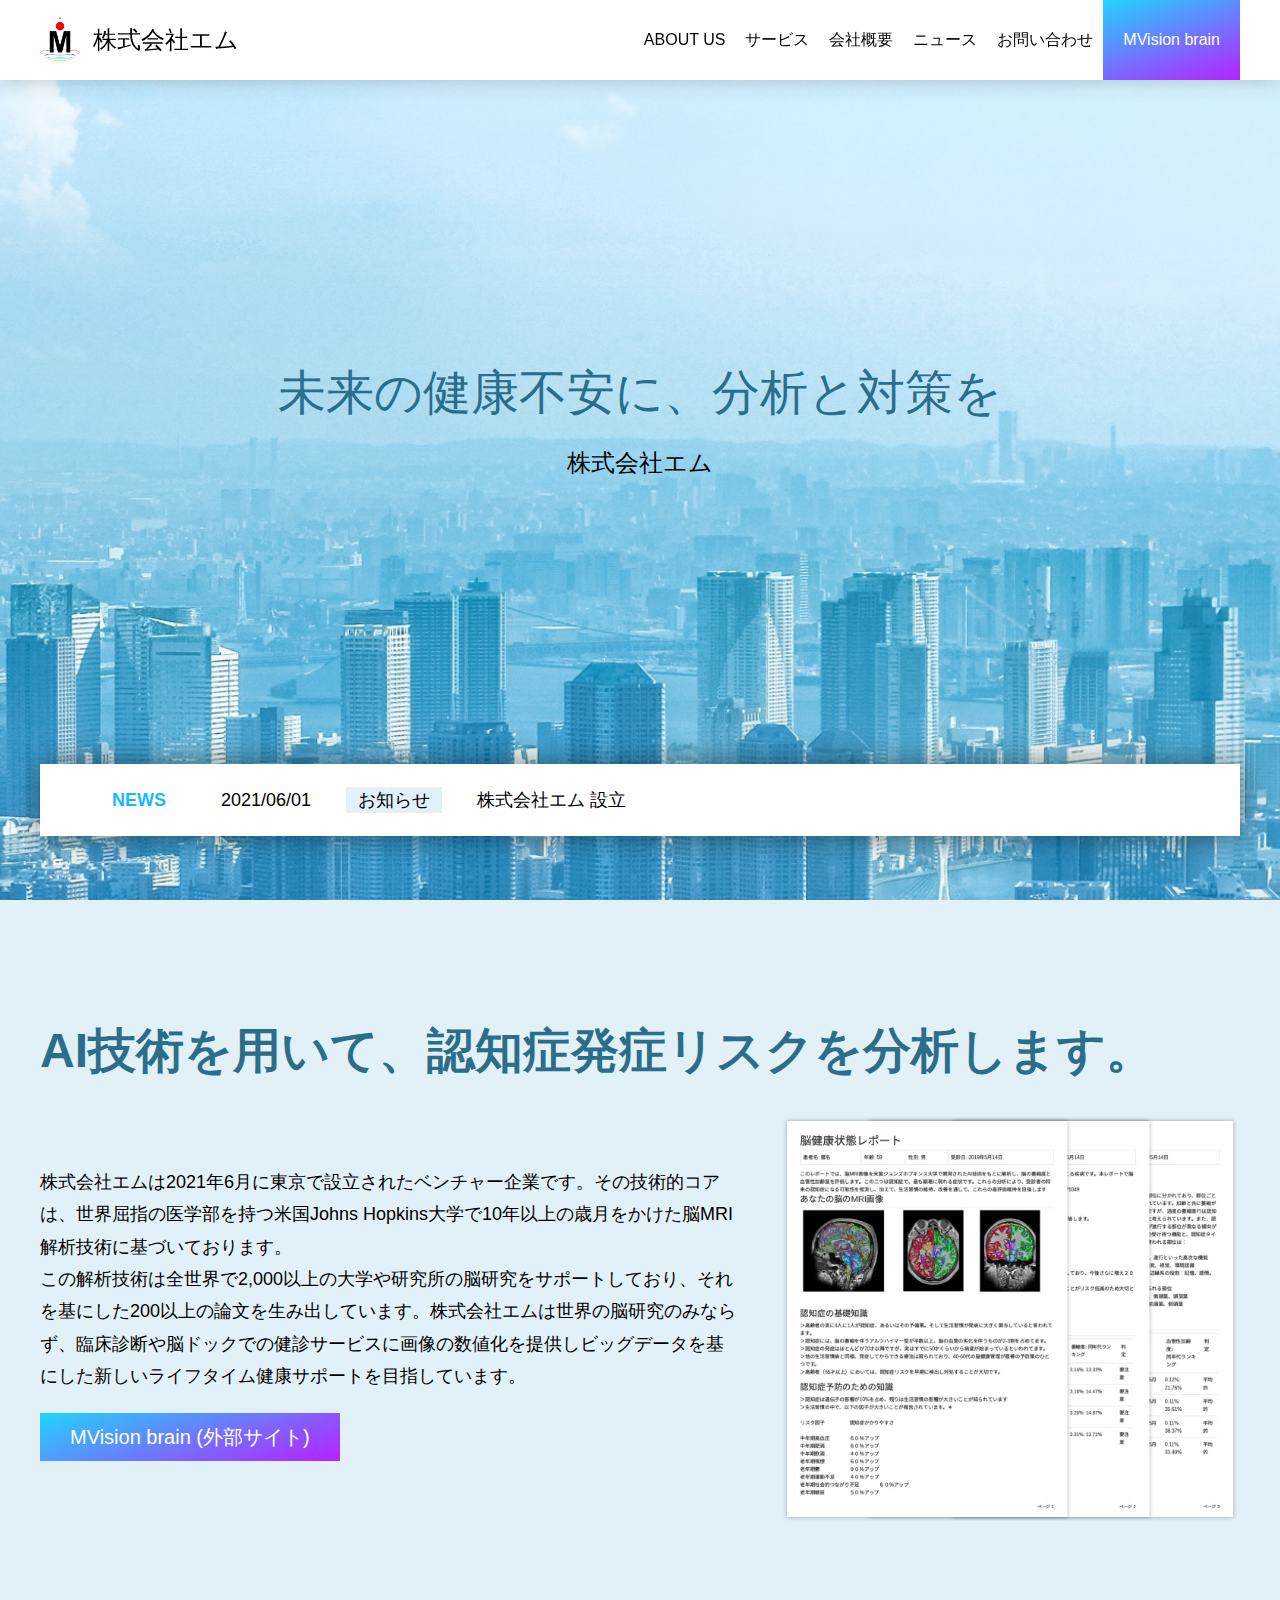
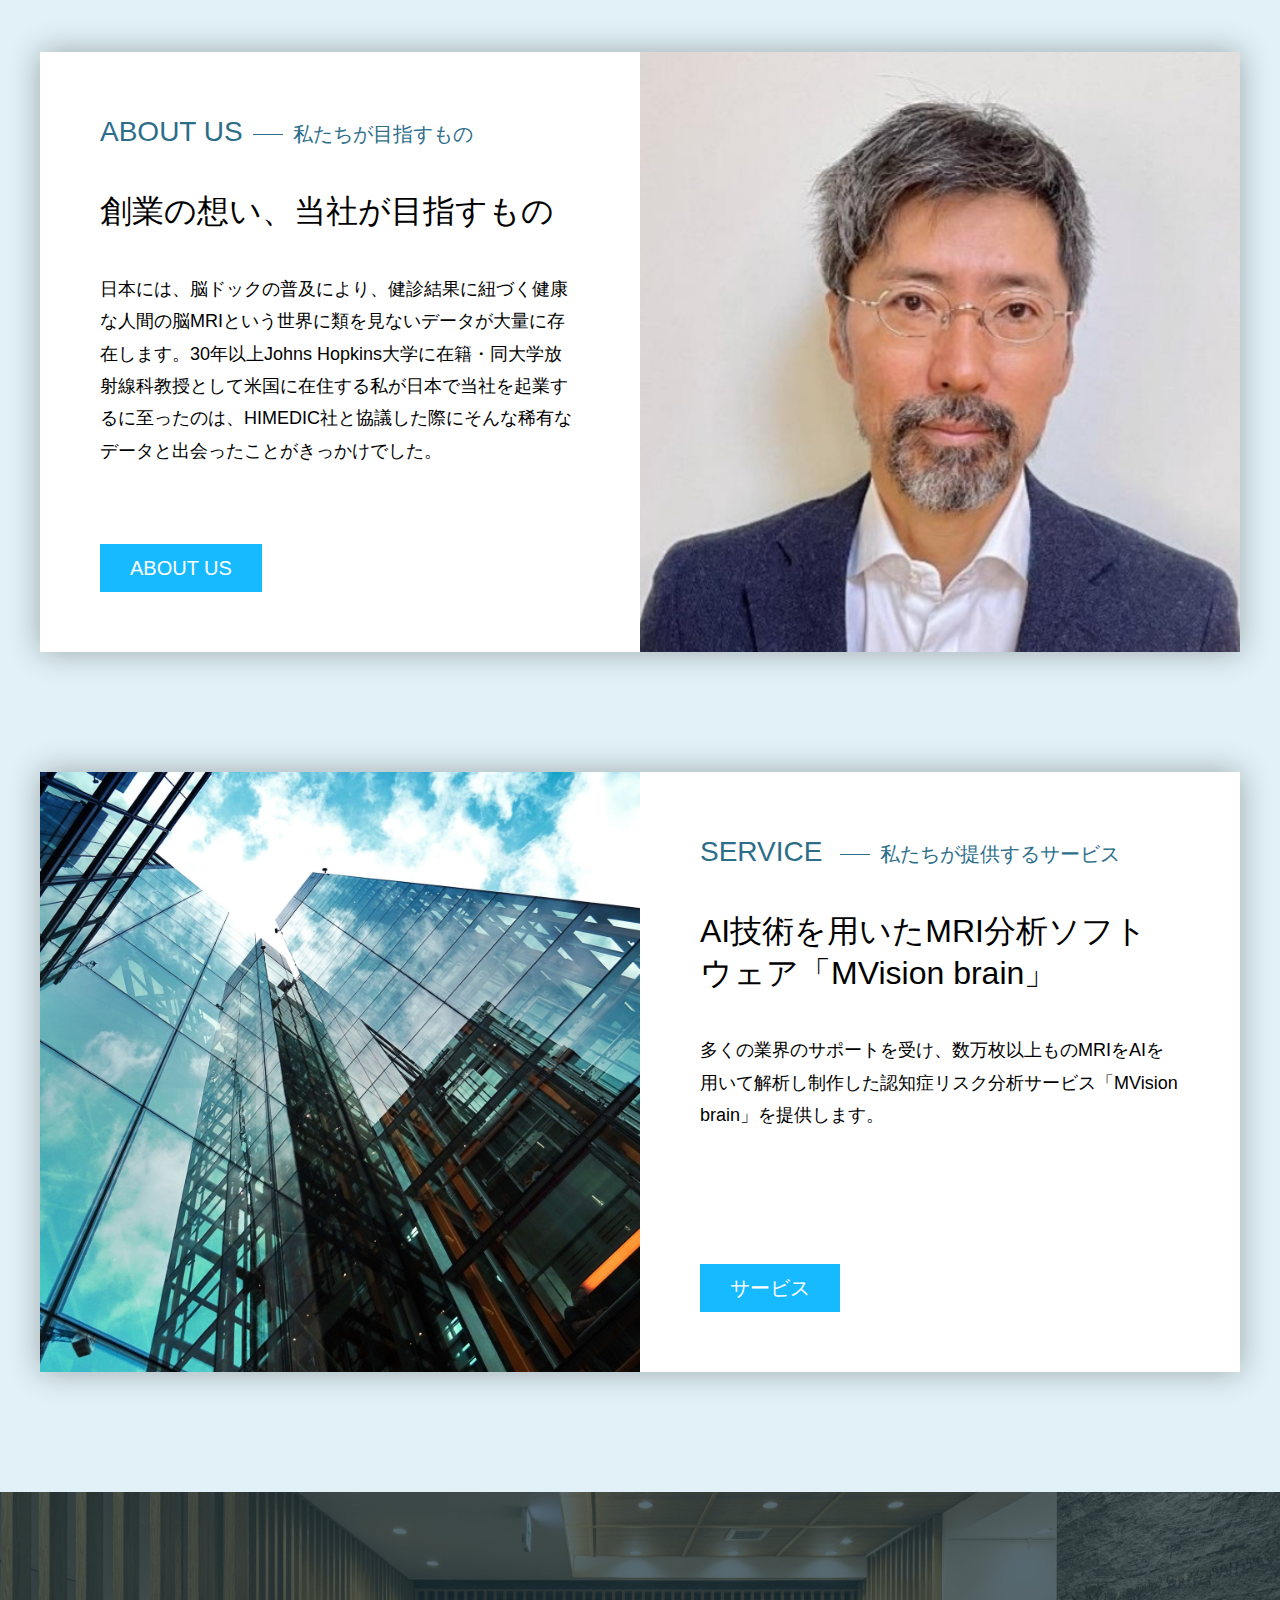
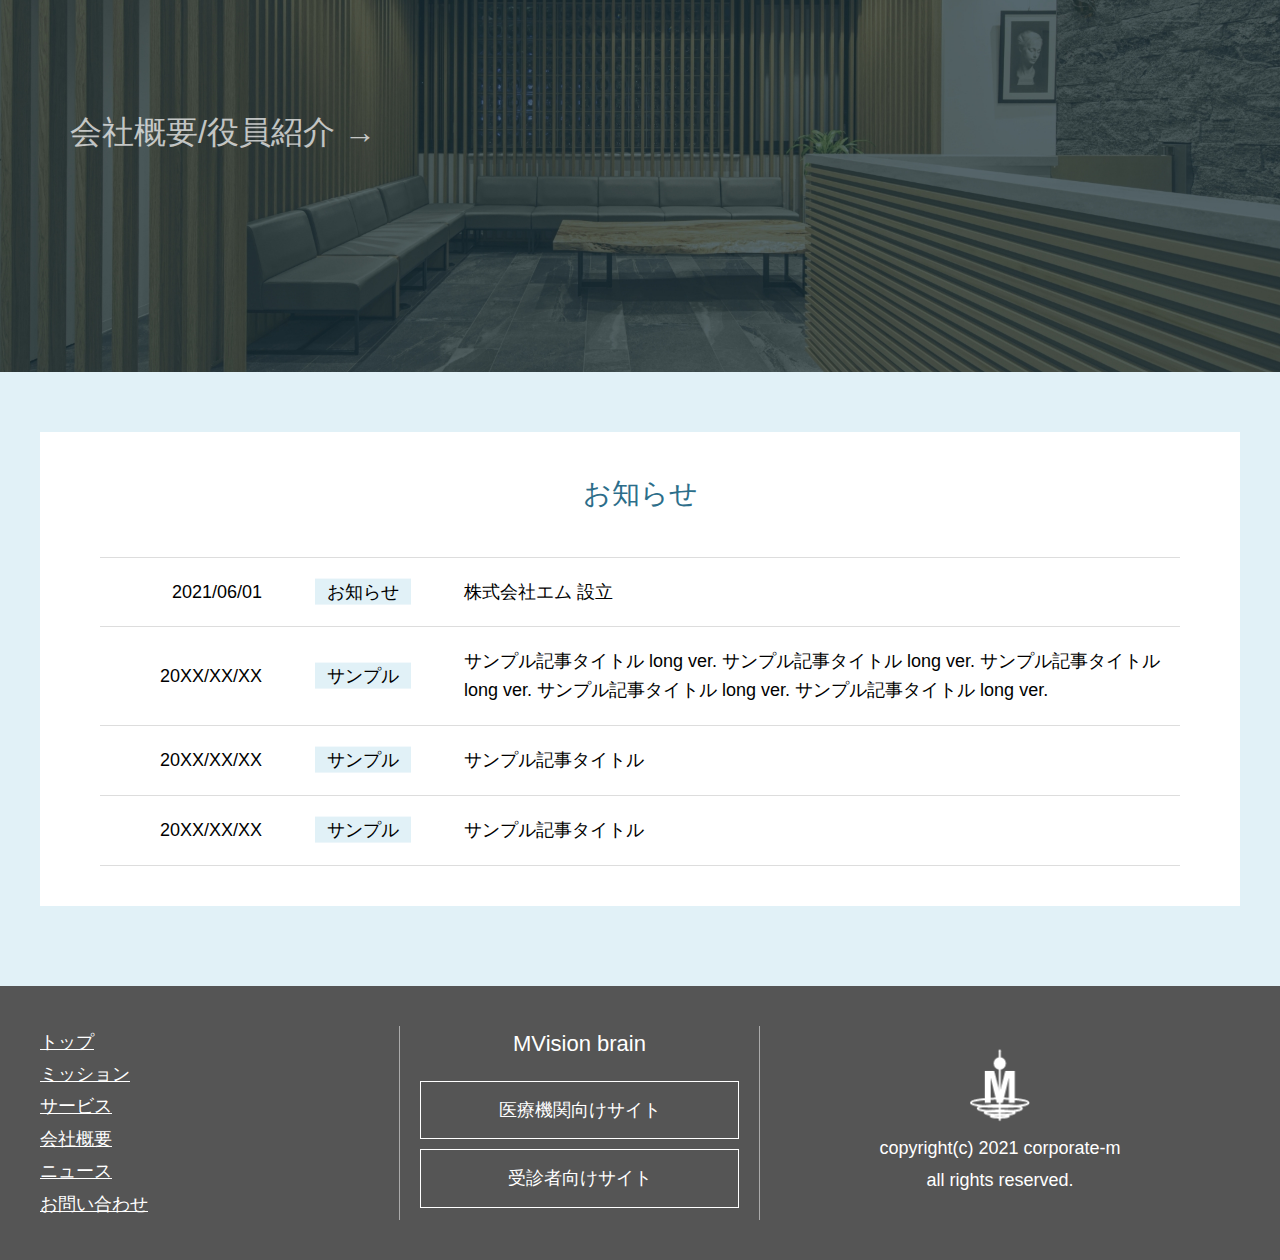
==== commit cad10ef4: "v1.1.7 WEB CHECK" ====
--- a/Msite ver2/index.html
+++ b/Msite ver2/index.html
@@ -16,6 +16,25 @@
     <link rel="stylesheet" type="text/css" href="reset.css" media="screen">
     <link rel="stylesheet" type="text/css" href="style.css" media="screen">
     <!--- javascript --->
+
+    <!--- favicon --->
+    <link rel="apple-touch-icon" sizes="57x57" href="img/favicon/apple-icon-57x57.png">
+<link rel="apple-touch-icon" sizes="60x60" href="img/favicon/apple-icon-60x60.png">
+<link rel="apple-touch-icon" sizes="72x72" href="img/favicon/apple-icon-72x72.png">
+<link rel="apple-touch-icon" sizes="76x76" href="img/favicon/apple-icon-76x76.png">
+<link rel="apple-touch-icon" sizes="114x114" href="img/favicon/apple-icon-114x114.png">
+<link rel="apple-touch-icon" sizes="120x120" href="img/favicon/apple-icon-120x120.png">
+<link rel="apple-touch-icon" sizes="144x144" href="img/favicon/apple-icon-144x144.png">
+<link rel="apple-touch-icon" sizes="152x152" href="img/favicon/apple-icon-152x152.png">
+<link rel="apple-touch-icon" sizes="180x180" href="img/favicon/apple-icon-180x180.png">
+<link rel="icon" type="image/png" sizes="192x192"  href="img/favicon/android-icon-192x192.png">
+<link rel="icon" type="image/png" sizes="32x32" href="img/favicon/favicon-32x32.png">
+<link rel="icon" type="image/png" sizes="96x96" href="img/favicon/favicon-96x96.png">
+<link rel="icon" type="image/png" sizes="16x16" href="img/favicon/favicon-16x16.png">
+<link rel="manifest" href="img/favicon/manifest.json">
+<meta name="msapplication-TileColor" content="#ffffff">
+<meta name="msapplication-TileImage" content="/ms-icon-144x144.png">
+<meta name="theme-color" content="#ffffff">
 
     <!--- idea
         Lazy Loadなど、動作を軽くする方法
@@ -85,7 +104,7 @@
                 <div class="area-about__2col">
                     <div class="area-about__2col--left">
                         <p>株式会社エムは2021年6月に東京で設立されたベンチャー企業です。その技術的コアは、世界屈指の医学部を持つ米国Johns Hopkins大学で10年以上の歳月をかけた脳MRI解析技術に基づいております。<br>この解析技術は全世界で2,000以上の大学や研究所の脳研究をサポートしており、それを基にした200以上の論文を生み出しています。株式会社エムは世界の脳研究のみならず、臨床診断や脳ドックでの健診サービスに画像の数値化を提供しビッグデータを基にした新しいライフタイム健康サポートを目指しています。<!--弊社創立者の一人である森進教授主導の下、米国Johns Hopkins大学で開発されたAI技術をもとに認知症リスクとなる脳健康状態の測定を可能にしました。MVisionは本技術とHIMEDIC社で蓄積された4万例以上のビッグデータを使い、脳健康状態の解釈を行っています。--></p>
-                        <a href="" class="btn jump-external" target="_blank">MVision brain(外部サイト)</a>
+                        <a href="" class="btn jump-external" target="_blank">MVision brain (外部サイト)</a>
                     </div>
                     <div class="area-about__2col--right">
                         <img src="img/report-set.png" alt="">
@@ -177,6 +196,7 @@
         </div>
         <div class="footer__copyright">
             <div>
+                <img src="img/logo-white.png" alt="">
                 <p>copyright(c) 2021 corporate-m<br>all rights reserved.</p>
             </div>
         </div>
--- a/Msite ver2/style.css
+++ b/Msite ver2/style.css
@@ -266,9 +266,9 @@
   }
 }
 
-@media screen and (min-width: 961px) {
+@media screen and (min-width: 961px) and (max-width: 1200px) {
   *[class*="wrapper"] {
-    width: 960px;
+    width: 1200px;
   }
 }
 
@@ -567,8 +567,27 @@
 }
 
 .header--left h1 {
-  font-size: 2.0rem;
+  font-size: 2.4rem;
   font-weight: normal;
+  position: relative;
+}
+
+.header--left h1::before {
+  position: absolute;
+  display: block;
+  content: "";
+  height: 48px;
+  width: 40px;
+  top: calc((80px - 48px) / 2);
+  left: 0px;
+  background: url(img/logo.png);
+  background-repeat: no-repeat;
+  background-size: contain;
+  background-position: center center;
+}
+
+.header--left h1 a {
+  padding-left: calc(48px + .2em);
 }
 
 .header-nav {
@@ -597,7 +616,7 @@
 }
 
 .header-nav__list a {
-  margin: 0 20px;
+  margin: 0 10px;
 }
 
 .header-nav__MtoB {
@@ -1140,11 +1159,11 @@
     margin-top: 2.0rem;
   }
   .area-panel__imgarea--aboutus {
-    width: calc(100% - 40px);
+    width: calc(100% - 20px);
     background: url("img/susumu_mori_square.jpg");
     background-size: cover;
     background-position: center center;
-    margin: 0 20px 40px 20px;
+    margin: 0 10px 40px 10px;
     height: auto;
   }
   .area-panel__imgarea--aboutus::before {
@@ -1311,6 +1330,14 @@
   width: 40%;
   position: relative;
   padding-left: 20px;
+}
+
+.footer__copyright img {
+  display: block;
+  margin: 0 auto;
+  height: 72px;
+  width: 60px;
+  margin-bottom: 10px;
 }
 
 .footer__copyright div {
